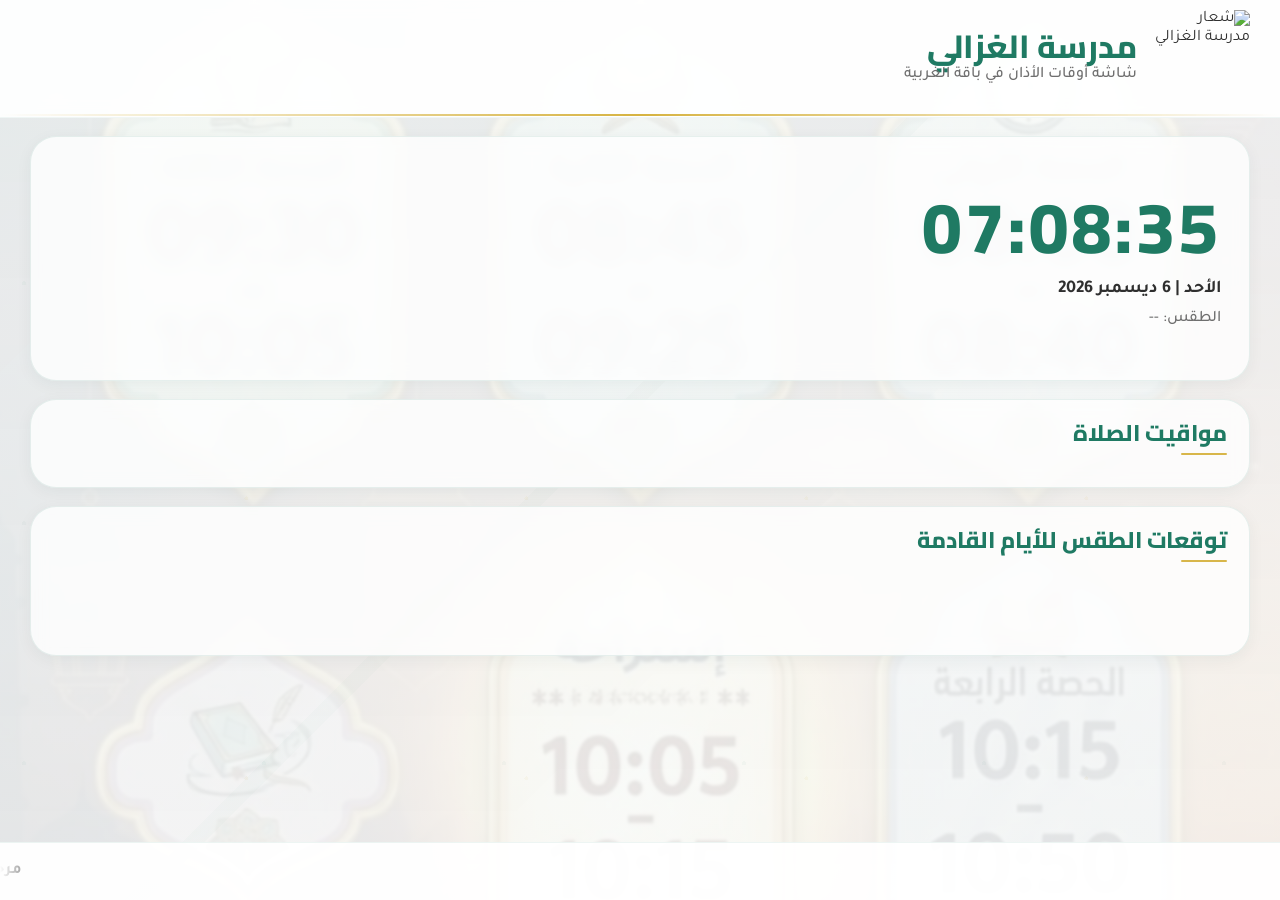
==== index.html @ 32a34ce3 "Update index.html" ====
<!DOCTYPE html>
<html lang="ar" dir="rtl">
<head>
  <meta charset="UTF-8" />
  <meta name="viewport" content="width=device-width, initial-scale=1.0" />
  <title>شاشة أوقات الأذان | مدرسة الغزالي</title>

  <!-- Google Fonts -->
  <link rel="preconnect" href="https://fonts.googleapis.com">
  <link rel="preconnect" href="https://fonts.gstatic.com" crossorigin>
  <link href="https://fonts.googleapis.com/css2?family=Cairo:wght@600;700;800&family=Tajawal:wght@400;500;700&display=swap" rel="stylesheet">

  <!-- Main CSS -->
  <link rel="stylesheet" href="assets/css/main.css" />
</head>
<body>
  <!-- خلفية الصور -->
  <div id="eventsLayer" class="events-layer" aria-hidden="true"></div>
  <div class="page-overlay" aria-hidden="true"></div>

  <!-- زخرفة خفيفة جدًا -->
  <div class="brand-pattern" aria-hidden="true"></div>

  <div class="app-shell">
    <!-- Header -->
    <header class="site-header">
      <div class="site-header__inner">
        <div class="site-brand">
          <img src="logo.png" alt="شعار مدرسة الغزالي" class="site-brand__logo" />
          <div class="site-brand__text">
            <h1 class="site-brand__title">مدرسة الغزالي</h1>
            <p class="site-brand__subtitle">شاشة أوقات الأذان في باقة الغربية</p>
          </div>
        </div>
      </div>
      <div class="site-header__gold-line"></div>
    </header>

    <!-- Main -->
    <main class="main-layout">
      <!-- القسم العلوي -->
      <section class="hero-panel">
        <div class="hero-panel__top">
          <div class="clock-card">
            <div id="clock" class="clock">00:00:00</div>
            <div id="dateLine" class="date-line">الاثنين | 01-01-2026</div>
            <div id="weatherNow" class="weather-now">الطقس: --°</div>
          </div>

          <aside id="birthdayCard" class="birthday-card hidden" aria-live="polite">
            <div class="birthday-card__title">تهنئة اليوم</div>
            <div id="birthdayText" class="birthday-card__text"></div>
          </aside>
        </div>
        
      <!-- جدول الأوقات -->
      <section class="prayer-times-card" aria-labelledby="prayerTimesHeading">
        <div class="section-title-wrap">
          <h2 id="prayerTimesHeading" class="section-title">مواقيت الصلاة</h2>
        </div>

        <div id="prayerTimesList" class="prayer-times-list">
          <!-- يتم تعبئته من JS -->
        </div>
      </section>

      <!-- التوقعات -->
      <section class="forecast-card" aria-labelledby="forecastHeading">
        <div class="section-title-wrap">
          <h2 id="forecastHeading" class="section-title">توقعات الطقس للأيام القادمة</h2>
        </div>

        <div id="forecast3Days" class="forecast-grid">
          <!-- يتم تعبئته من JS -->
        </div>
      </section>
    </main>

    <!-- الشريط السفلي -->
    <footer class="bottom-ticker" aria-label="رسائل مدرسية">
      <div class="bottom-ticker__track">
        <div id="tickerTrack" class="bottom-ticker__content">
          <span>مرحبًا بكم في مدرسة الغزالي</span>
          <span class="sep">•</span>
          <span>الهدوء أثناء الاصطفاف</span>
          <span class="sep">•</span>
          <span>النظام من جمال المكان</span>
          <span class="sep">•</span>
          <span>كل طالب يسير في طريقه... ونحن نضيء له الاتجاه</span>
        </div>
      </div>
    </footer>
  </div>

  <!-- JS Files -->
  <script src="assets/js/prayer.js"></script>
  <script src="assets/js/weather.js"></script>
  <script src="assets/js/events.js"></script>
  <script src="assets/js/birthdays.js"></script>
  <script src="assets/js/ticker.js"></script>
  <script src="assets/js/app.js"></script>
</body>
</html>
---- assets/css/main.css ----
:root{
  --brand-green: #1F7A63;
  --brand-green-2: #4CAF7A;
  --brand-gold: #D4AF37;
  --brand-text: #2F2F2F;
  --brand-muted: #6F6F6F;
  --brand-line: #E7E7E7;
  --brand-bg: #FFFFFF;
  --brand-bg-soft: #F8FAF9;
  --brand-overlay: rgba(255,255,255,.82);
  --brand-overlay-strong: rgba(255,255,255,.92);
  --brand-shadow: 0 8px 28px rgba(23, 67, 54, .08);
  --brand-shadow-soft: 0 4px 16px rgba(23, 67, 54, .05);
  --radius-xl: 26px;
  --radius-lg: 20px;
  --radius-md: 14px;
  --header-h: 118px;
  --ticker-h: 58px;
  --content-max: 1540px;
  --ticker-speed: 42s;
}

*,
*::before,
*::after{
  box-sizing: border-box;
}

html,
body{
  width: 100%;
  min-height: 100%;
  margin: 0;
  padding: 0;
  background: #f3f6f4;
  color: var(--brand-text);
  overflow: hidden;
}

body{
  font-family: "Tajawal", system-ui, sans-serif;
  direction: rtl;
  position: relative;
}

img{
  max-width: 100%;
  display: block;
}

.hidden{
  display: none !important;
}

/* خلفية الصور */
.events-layer{
  position: fixed;
  inset: 0;
  z-index: 0;
  pointer-events: none;
  background-position: center center;
  background-repeat: no-repeat;
  background-size: cover;
  opacity: .24;
  transition: opacity 800ms ease, background-image 800ms ease, filter 500ms ease;
  filter: saturate(.88) blur(1px);
  transform: scale(1.02);
}

.events-layer.is-dimmed{
  opacity: .08;
}

.page-overlay{
  position: fixed;
  inset: 0;
  z-index: 1;
  pointer-events: none;
  background:
    linear-gradient(to bottom, rgba(255,255,255,.60), rgba(255,255,255,.55)),
    linear-gradient(135deg, rgba(31,122,99,.05), rgba(212,175,55,.04));
  transition: background 400ms ease;
}

/* زخرفة خفيفة جدًا */
.brand-pattern{
  position: fixed;
  inset: 0;
  z-index: 1;
  pointer-events: none;
  opacity: .45;
  background-image:
    radial-gradient(circle at 10% 18%, rgba(31,122,99,.08) 0 2px, transparent 2px),
    radial-gradient(circle at 88% 78%, rgba(212,175,55,.12) 0 2px, transparent 2px),
    linear-gradient(135deg, transparent 0 47%, rgba(31,122,99,.045) 47% 48%, transparent 48% 100%);
  background-size: 240px 240px, 280px 280px, 100% 100%;
  transition: opacity 400ms ease;
}

.app-shell{
  position: relative;
  z-index: 2;
  min-height: 100vh;
  display: grid;
  grid-template-rows: var(--header-h) 1fr var(--ticker-h);
}

/* Header */
.site-header{
  background: rgba(255,255,255,.92);
  backdrop-filter: blur(8px);
  border-bottom: 1px solid rgba(31,122,99,.06);
  position: relative;
  transition: background 400ms ease, border-color 400ms ease;
}

.site-header__inner{
  max-width: var(--content-max);
  height: calc(var(--header-h) - 4px);
  margin: 0 auto;
  padding: 0 30px;
  display: flex;
  align-items: center;
  justify-content: flex-start;
}

.site-header__gold-line{
  height: 2px;
  background: linear-gradient(to left, transparent, var(--brand-gold), transparent);
  opacity: .95;
}

.site-brand{
  display: flex;
  align-items: center;
  gap: 18px;
}

.site-brand__logo{
  width: 95px;
  height: 95px;
  object-fit: contain;
  flex: 0 0 auto;
}

.site-brand__text{
  display: flex;
  flex-direction: column;
  gap: 4px;
}

.site-brand__title{
  margin: 0;
  font-family: "Cairo", system-ui, sans-serif;
  font-size: 2rem;
  font-weight: 800;
  line-height: 1;
  color: var(--brand-green);
  letter-spacing: 0;
}

.site-brand__subtitle{
  margin: 0;
  font-family: "Tajawal", system-ui, sans-serif;
  font-size: 1rem;
  color: var(--brand-muted);
  font-weight: 500;
}

/* Main */
.main-layout{
  max-width: var(--content-max);
  width: 100%;
  margin: 0 auto;
  padding: 18px 30px 18px;
  display: grid;
  grid-template-columns: 1.14fr .96fr;
  grid-template-rows: auto 1fr;
  gap: 18px;
  min-height: 0;
}

.hero-panel{
  grid-column: 1;
  grid-row: 1 / span 2;
  display: grid;
  grid-template-rows: auto auto 1fr;
  gap: 18px;
  min-height: 0;
}

.hero-panel__top{
  display: grid;
  grid-template-columns: 1fr minmax(280px, 360px);
  gap: 18px;
  align-items: stretch;
}

.clock-card,
.next-prayer-card,
.prayer-times-card,
.forecast-card,
.birthday-card{
  background: rgba(255,255,255,.78);
  border: 1px solid rgba(31,122,99,.10);
  border-radius: var(--radius-xl);
  box-shadow: var(--brand-shadow-soft);
  backdrop-filter: blur(8px);
  transition:
    background 350ms ease,
    border-color 350ms ease,
    box-shadow 350ms ease,
    transform 350ms ease,
    opacity 350ms ease;
}

/* بطاقة الساعة */
.clock-card{
  padding: 22px 28px 18px;
  display: flex;
  flex-direction: column;
  justify-content: center;
  min-height: 245px;
}

.clock{
  font-family: "Cairo", system-ui, sans-serif;
  font-size: clamp(3.3rem, 5.6vw, 6rem);
  line-height: 1;
  font-weight: 800;
  color: var(--brand-green);
  letter-spacing: 3px;
  direction: ltr;
  text-align: right;
  transition: font-size 350ms ease, color 350ms ease, transform 350ms ease;
}

.date-line{
  margin-top: 14px;
  font-family: "Tajawal", system-ui, sans-serif;
  font-size: clamp(1.08rem, 1.4vw, 1.45rem);
  color: var(--brand-text);
  font-weight: 600;
}

.weather-now{
  margin-top: 10px;
  font-size: 1rem;
  color: var(--brand-muted);
  font-weight: 500;
}

/* بطاقة التهنئة */
.birthday-card{
  padding: 18px 18px 16px;
  min-height: 245px;
  display: flex;
  flex-direction: column;
  justify-content: center;
  gap: 10px;
  position: relative;
  overflow: hidden;
}

.birthday-card::before{
  content: "";
  position: absolute;
  inset: 0 auto 0 0;
  width: 5px;
  background: linear-gradient(to bottom, var(--brand-green), var(--brand-gold));
  opacity: .9;
}

.birthday-card__title{
  font-family: "Cairo", system-ui, sans-serif;
  font-size: 1.35rem;
  font-weight: 800;
  color: var(--brand-green);
  padding-inline-start: 10px;
}

.birthday-card__text{
  padding-inline-start: 10px;
  font-size: 1.06rem;
  line-height: 1.85;
  color: var(--brand-text);
  font-weight: 500;
}

.birthday-card__list{
  margin-top: 10px;
  display: grid;
  gap: 6px;
}

.birthday-card__person{
  line-height: 1.45;
  font-size: 0.98rem;
}

.birthday-card__person strong{
  display: inline-block;
  margin-inline-end: 4px;
}

.birthday-card__person span{
  color: var(--brand-muted);
  font-size: 0.9em;
}

/* عناوين الأقسام */
.section-title-wrap{
  display: flex;
  align-items: center;
  justify-content: space-between;
  gap: 12px;
  margin-bottom: 14px;
}

.section-title{
  margin: 0;
  font-family: "Cairo", system-ui, sans-serif;
  font-size: 1.42rem;
  font-weight: 800;
  color: var(--brand-green);
  line-height: 1.1;
  position: relative;
  transition: color 300ms ease, transform 300ms ease;
}

.section-title::after{
  content: "";
  display: block;
  width: 46px;
  height: 2px;
  margin-top: 8px;
  background: var(--brand-gold);
  border-radius: 999px;
  opacity: .9;
}

/* بطاقة الصلاة القادمة */
.next-prayer-card{
  padding: 22px 24px 20px;
}

.next-prayer-grid{
  display: grid;
  grid-template-columns: repeat(3, 1fr);
  gap: 14px;
}

.info-item{
  border: 1px solid rgba(31,122,99,.10);
  border-radius: var(--radius-lg);
  background: rgba(248,250,249,.85);
  padding: 14px 16px;
  min-height: 106px;
  display: flex;
  flex-direction: column;
  justify-content: center;
  gap: 8px;
  transition:
    min-height 300ms ease,
    transform 300ms ease,
    background 300ms ease,
    border-color 300ms ease;
}

.info-item__label{
  font-size: .98rem;
  color: var(--brand-muted);
  font-weight: 500;
}

.info-item__value{
  font-family: "Tajawal", system-ui, sans-serif;
  font-size: clamp(1.5rem, 2vw, 2rem);
  color: var(--brand-green);
  font-weight: 700;
  line-height: 1.15;
  transition: font-size 300ms ease, color 300ms ease, transform 300ms ease;
}

.info-item__value--countdown{
  color: var(--brand-gold);
  direction: ltr;
  text-align: right;
  font-family: "Cairo", system-ui, sans-serif;
  font-weight: 800;
}

/* بطاقة جدول الصلاة */
.prayer-times-card{
  grid-column: 2;
  grid-row: 1;
  padding: 20px 22px 18px;
  min-height: 0;
  display: flex;
  flex-direction: column;
}

.prayer-times-list{
  display: grid;
  gap: 10px;
  min-height: 0;
}

.prayer-row{
  display: grid;
  grid-template-columns: 44px 1fr auto;
  align-items: center;
  gap: 12px;
  padding: 14px 16px;
  border: 1px solid rgba(31,122,99,.08);
  background: rgba(255,255,255,.74);
  border-radius: 18px;
  transition: transform .2s ease, border-color .2s ease, background-color .2s ease, box-shadow .2s ease, opacity .2s ease;
}

.prayer-row__icon{
  width: 44px;
  height: 44px;
  border-radius: 14px;
  display: grid;
  place-items: center;
  border: 1px solid rgba(31,122,99,.10);
  background: rgba(31,122,99,.05);
  color: var(--brand-green);
  transition: background 300ms ease, border-color 300ms ease, opacity 300ms ease;
}

.prayer-row__icon svg{
  width: 22px;
  height: 22px;
  stroke: currentColor;
}

.prayer-row__name{
  font-size: 1.12rem;
  color: var(--brand-text);
  font-weight: 600;
}

.prayer-row__time{
  font-family: "Cairo", system-ui, sans-serif;
  font-size: 1.34rem;
  color: var(--brand-green);
  font-weight: 800;
  direction: ltr;
  text-align: left;
}

.prayer-row.is-next{
  border-color: rgba(212,175,55,.25);
  background: linear-gradient(to left, rgba(212,175,55,.12), rgba(255,255,255,.78));
  box-shadow: 0 8px 18px rgba(212,175,55,.10);
}

.prayer-row.is-next .prayer-row__icon{
  background: rgba(212,175,55,.12);
  border-color: rgba(212,175,55,.25);
  color: #9A7A1A;
}

.prayer-row.is-next .prayer-row__name{
  color: var(--brand-green);
  font-weight: 700;
}

.prayer-row.is-next .prayer-row__time{
  color: #8A6A14;
}

/* بطاقة التوقعات */
.forecast-card{
  grid-column: 2;
  grid-row: 2;
  padding: 20px 22px 18px;
  min-height: 0;
  display: flex;
  flex-direction: column;
  margin-bottom: 4px !important;
}

.forecast-grid{
  display: grid;
  grid-template-columns: repeat(3, 1fr);
  gap: 12px;
}

.forecast-item{
  border: 1px solid rgba(31,122,99,.08);
  border-radius: 18px;
  background: rgba(248,250,249,.76);
  padding: 16px 12px 14px;
  text-align: center;
  transition: opacity 300ms ease, transform 300ms ease;
}

.forecast-item__day{
  font-family: "Cairo", system-ui, sans-serif;
  font-size: 1rem;
  color: var(--brand-green);
  font-weight: 700;
}

.forecast-item__icon{
  margin: 10px auto 8px;
  width: 44px;
  height: 44px;
  display: grid;
  place-items: center;
  color: var(--brand-green);
}

.forecast-item__icon img{
  width: 44px;
  height: 44px;
  object-fit: contain;
}

.forecast-item__temp{
  font-family: "Cairo", system-ui, sans-serif;
  direction: ltr;
  font-size: 1.2rem;
  color: var(--brand-text);
  font-weight: 700;
}

.forecast-item__desc{
  margin-top: 6px;
  font-size: .95rem;
  color: var(--brand-muted);
  line-height: 1.5;
}

/* الشريط السفلي */
.bottom-ticker{
  background: rgba(255,255,255,.94);
  border-top: 1px solid rgba(31,122,99,.08);
  overflow: hidden;
  transition: opacity 300ms ease, transform 300ms ease;
}

.bottom-ticker__track{
  max-width: var(--content-max);
  height: 100%;
  margin: 0 auto;
  position: relative;
  display: flex;
  align-items: center;
  overflow: hidden;
  padding: 0 22px;
  mask-image: linear-gradient(to left, transparent, #000 4%, #000 96%, transparent);
  -webkit-mask-image: linear-gradient(to left, transparent, #000 4%, #000 96%, transparent);
}

.bottom-ticker__content{
  display: inline-flex;
  align-items: center;
  gap: 14px;
  white-space: nowrap;
  min-width: max-content;
  padding-inline-start: 100%;
  animation: tickerMove var(--ticker-speed) linear infinite;
  font-family: "Tajawal", system-ui, sans-serif;
  font-size: 1.02rem;
  color: var(--brand-text);
  font-weight: 600;
}

.bottom-ticker__content .sep{
  color: var(--brand-gold);
  font-size: 1rem;
  opacity: .95;
}

@keyframes tickerMove{
  from{
    transform: translateX(0);
  }
  to{
    transform: translateX(-100%);
  }
}

/* حالات عامة */
.is-athan-mode .events-layer{
  opacity: .05;
}

.is-athan-mode .page-overlay{
  background:
    linear-gradient(to bottom, rgba(255,255,255,.94), rgba(255,255,255,.90)),
    linear-gradient(135deg, rgba(31,122,99,.03), rgba(212,175,55,.025));
}

/* وضع قبل الأذان */
.is-pre-athan-mode .events-layer{
  opacity: .04;
  filter: saturate(.75) blur(2px);
}

.is-pre-athan-mode .page-overlay{
  background:
    linear-gradient(to bottom, rgba(255,255,255,.95), rgba(255,255,255,.92)),
    linear-gradient(135deg, rgba(31,122,99,.025), rgba(212,175,55,.02));
}

.is-pre-athan-mode .brand-pattern{
  opacity: .18;
}

.is-pre-athan-mode .birthday-card,
.is-pre-athan-mode .forecast-card,
.is-pre-athan-mode .bottom-ticker{
  opacity: 0;
  transform: translateY(8px);
  pointer-events: none;
}

.is-pre-athan-mode .site-header{
  background: rgba(255,255,255,.97);
  border-bottom-color: rgba(212,175,55,.14);
}

.is-pre-athan-mode .clock-card,
.is-pre-athan-mode .next-prayer-card{
  border-color: rgba(212,175,55,.22);
  box-shadow: 0 14px 36px rgba(138, 106, 20, .08);
}

.is-pre-athan-mode .clock{
  color: var(--brand-green);
  transform: scale(1.03);
}

.is-pre-athan-mode .section-title{
  color: #8A6A14;
}

.is-pre-athan-mode .next-prayer-card{
  transform: scale(1.01);
}

.is-pre-athan-mode .info-item{
  background: rgba(255,255,255,.92);
  border-color: rgba(212,175,55,.20);
}

.is-pre-athan-mode .info-item__value--countdown{
  color: #B38A14;
}

.is-pre-athan-mode .prayer-times-card{
  opacity: .72;
}

.is-pre-athan-mode .prayer-row{
  background: rgba(255,255,255,.58);
}

/* تحسين القراءة على الشاشات */
.clock,
.info-item__value,
.prayer-row__time{
  text-rendering: geometricPrecision;
  font-variant-numeric: tabular-nums;
}

/* شاشات أعرض */
@media (min-width: 1700px){
  :root{
    --content-max: 1660px;
  }

  .site-brand__title{
    font-size: 2.2rem;
  }

  .site-brand__subtitle{
    font-size: 1.05rem;
  }

  .clock-card{
    min-height: 270px;
  }
}

/* شاشات أضيق */
@media (max-width: 1280px){
  .main-layout{
    grid-template-columns: 1fr;
    grid-template-rows: auto auto auto;
    overflow-y: auto;
    padding-bottom: 24px;
  }

  .hero-panel{
    grid-column: 1;
    grid-row: auto;
  }

  .prayer-times-card,
  .forecast-card{
    grid-column: 1;
    grid-row: auto;
  }

  .hero-panel__top{
    grid-template-columns: 1fr;
  }
}

/* نسخة Kiosk احترافية للشاشة العمودية */
@media (max-aspect-ratio: 10/16){
  :root{
    --header-h: 120px;
    --ticker-h: 62px;
  }

  html,
  body{
    overflow: hidden;
  }

  .app-shell{
    min-height: 100vh;
    height: 100vh;
    grid-template-rows: var(--header-h) 1fr var(--ticker-h);
  }

  .site-header{
    background: rgba(255,255,255,.96);
  }

  .site-header__inner{
    height: calc(var(--header-h) - 4px);
    padding: 0 20px;
  }

  .site-brand{
    width: 100%;
    justify-content: flex-start;
    gap: 14px;
  }

  .site-brand__logo{
    width: 90px;
    height: 90px;
    object-fit: contain;
    filter: drop-shadow(0 2px 6px rgba(0,0,0,.06));
  }

  .site-brand__title{
    font-size: 2rem;
  }

  .site-brand__subtitle{
    font-size: 1rem;
  }

  .main-layout{
    max-width: 100%;
    height: 100%;
    padding: 14px 16px 6px !important;
    display: grid;
    grid-template-columns: 1fr;
    grid-template-rows: auto auto auto 1fr;
    gap: 14px;
    overflow: hidden;
    align-content: start;
  }

  .birthday-card__text{
  font-size: 0.95rem;
  line-height: 1.6;
}

.birthday-card__list{
  gap: 5px;
}

.birthday-card__person{
  font-size: 0.92rem;
  line-height: 1.4;
}

  .hero-panel{
    grid-column: 1;
    grid-row: auto;
    display: grid;
    grid-template-rows: auto auto;
    gap: 14px;
  }

  .hero-panel__top{
    display: grid;
    grid-template-columns: 1fr;
    gap: 14px;
  }

  .clock-card{
    min-height: 0;
    padding: 22px 18px 18px;
    border-radius: 22px;
    text-align: right;
  }

  .clock{
    font-size: clamp(5.5rem, 11vw, 7.5rem);
    line-height: 1;
  }

  .date-line{
    margin-top: 12px;
    font-size: 1.18rem;
  }

  .weather-now{
    margin-top: 8px;
    font-size: 1rem;
  }

  .birthday-card{
    min-height: 0;
    padding: 16px 18px;
    border-radius: 22px;
  }

  .birthday-card__title{
    font-size: 1.25rem;
  }

  .birthday-card__text{
    font-size: 1rem;
    line-height: 1.8;
  }

  .next-prayer-card{
    padding: 20px;
    border-radius: 22px;
    border: 2px solid rgba(31,122,99,.15);
  }

  .section-title{
    font-size: 1.45rem;
  }

  .next-prayer-grid{
    grid-template-columns: 1fr 1fr;
    grid-template-areas:
      "name time"
      "countdown countdown";
    gap: 10px;
  }

  .info-item:nth-child(1){
    grid-area: name;
  }

  .info-item:nth-child(2){
    grid-area: time;
  }

  .info-item:nth-child(3){
    grid-area: countdown;
  }

  .info-item{
    min-height: 80px;
    padding: 12px 12px;
    border-radius: 16px;
  }

  .info-item__label{
    font-size: .95rem;
  }

  .info-item__value{
    font-size: 1.8rem;
  }

  .info-item__value--countdown{
    font-size: clamp(3.2rem, 6vw, 4.2rem);
    letter-spacing: 2px;
    color: var(--brand-gold);
    text-align: center;
  }

  .prayer-times-card{
    grid-column: 1;
    grid-row: auto;
    padding: 18px 16px 16px;
    border-radius: 22px;
    min-height: 0;
    overflow: hidden;
  }

  .prayer-times-list{
    gap: 6px;
  }

  .prayer-row{
    grid-template-columns: 40px 1fr auto;
    gap: 10px;
    padding: 16px 16px;
    border-radius: 15px;
    background: rgba(255,255,255,.55);
    border: 1px solid rgba(31,122,99,.06);
  }

  .prayer-row__icon{
    width: 40px;
    height: 40px;
    border-radius: 12px;
    background: transparent;
    border: none;
  }

  .prayer-row__icon svg{
    width: 20px;
    height: 20px;
  }

  .prayer-row__name{
    font-size: 1.2rem;
    font-weight: 600;
  }

  .prayer-row__time{
    font-size: 1.4rem;
    font-weight: 800;
    letter-spacing: 1px;
  }

  .prayer-row.is-next{
    background: rgba(212,175,55,.12);
    border-color: rgba(212,175,55,.25);
    box-shadow: none;
  }

  .forecast-card{
    grid-column: 1;
    grid-row: auto;
    padding: 12px;
    border-radius: 22px;
  }

  .forecast-grid{
    grid-template-columns: repeat(3, 1fr);
    gap: 10px;
  }

  .forecast-item{
    padding: 10px 6px;
    border-radius: 15px;
  }

  .forecast-item__day{
    font-size: .85rem;
  }

  .forecast-item__icon{
    width: 36px;
    height: 36px;
    margin: 8px auto 6px;
    font-size: 1.2rem;
  }

  .forecast-item__temp{
    font-size: .95rem;
  }

  .forecast-item__desc{
    font-size: .75rem;
    line-height: 1.4;
  }

  .bottom-ticker{
    height: var(--ticker-h);
  }

  .bottom-ticker__track{
    padding: 0 12px;
  }

  .bottom-ticker__content{
    font-size: .96rem;
    gap: 12px;
  }

  /* وضع قبل الأذان داخل الشاشة العمودية */
  .is-pre-athan-mode .main-layout{
    grid-template-rows: auto auto 1fr;
    gap: 12px;
  }

  .is-pre-athan-mode .clock-card{
    padding: 24px 18px 20px;
  }

  .is-pre-athan-mode .clock{
    font-size: clamp(6rem, 13vw, 8.3rem);
  }

  .is-pre-athan-mode .next-prayer-card{
    padding: 22px 20px;
    border-color: rgba(212,175,55,.28);
    box-shadow: 0 16px 40px rgba(179, 138, 20, .10);
  }

  .is-pre-athan-mode .next-prayer-grid{
    grid-template-columns: 1fr;
    grid-template-areas:
      "name"
      "time"
      "countdown";
    gap: 12px;
  }

  .is-pre-athan-mode .info-item{
    min-height: 88px;
  }

  .is-pre-athan-mode .info-item:nth-child(1),
  .is-pre-athan-mode .info-item:nth-child(2),
  .is-pre-athan-mode .info-item:nth-child(3){
    grid-area: auto;
  }

  .is-pre-athan-mode .info-item__label{
    font-size: 1rem;
  }

  .is-pre-athan-mode .info-item__value{
    font-size: 2rem;
  }

  .is-pre-athan-mode .info-item__value--countdown{
    font-size: clamp(3.4rem, 8vw, 4.8rem);
    line-height: 1;
    color: #B38A14;
  }

  .is-pre-athan-mode .prayer-times-card{
    opacity: .38;
    transform: scale(.985);
  }

  .is-pre-athan-mode .section-title{
    color: #8A6A14;
    transform: translateY(-1px);
  }
}

/* تقليل الحركة */
@media (prefers-reduced-motion: reduce){
  .events-layer,
  .prayer-row,
  .bottom-ticker__content,
  .clock,
  .next-prayer-card,
  .forecast-item,
  .info-item{
    transition: none !important;
    animation: none !important;
  }
}

/* Anti Burn-in (تحريك خفيف جدًا) */
@keyframes antiBurn {
  0%   { transform: translate(0px, 0px); }
  25%  { transform: translate(0.5px, 0.3px); }
  50%  { transform: translate(-0.5px, 0.4px); }
  75%  { transform: translate(0.4px, -0.3px); }
  100% { transform: translate(0px, 0px); }
}

.app-shell{
  animation: antiBurn 120s infinite linear;
}
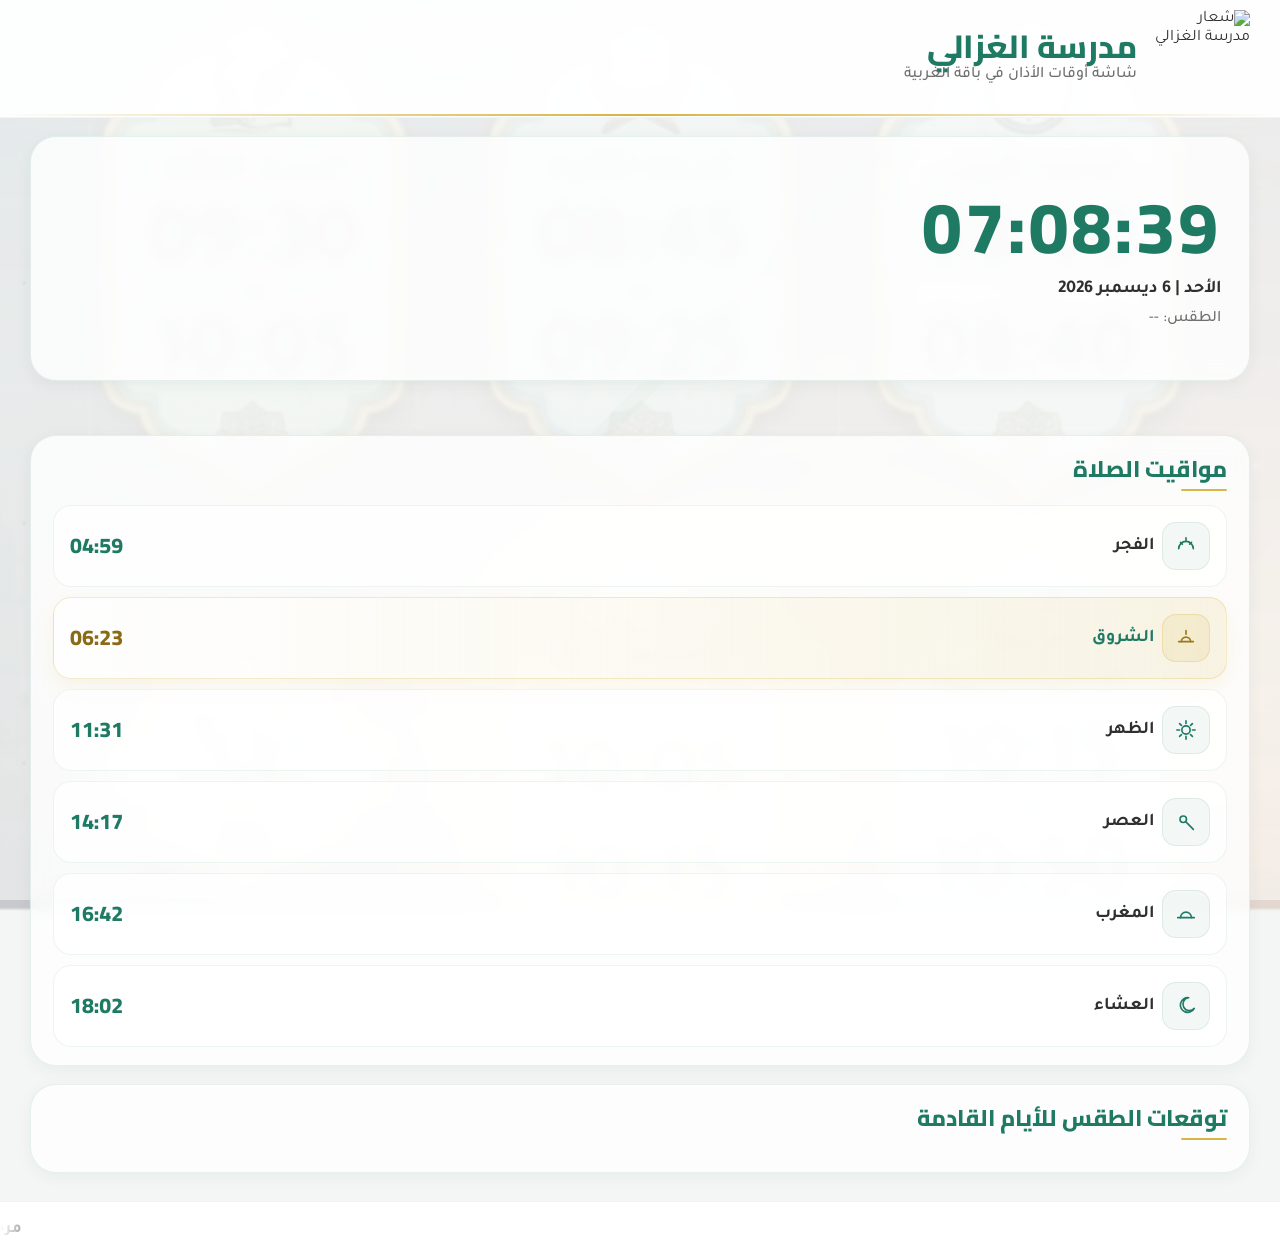
==== commit c9b7fbc0: "Add files via upload" ====
--- a/index.html
+++ b/index.html
@@ -52,7 +52,8 @@
             <div id="birthdayText" class="birthday-card__text"></div>
           </aside>
         </div>
-        
+      </section>
+
       <!-- جدول الأوقات -->
       <section class="prayer-times-card" aria-labelledby="prayerTimesHeading">
         <div class="section-title-wrap">
--- a/assets/css/main.css
+++ b/assets/css/main.css
@@ -411,7 +411,7 @@
   grid-template-columns: 44px 1fr auto;
   align-items: center;
   gap: 12px;
-  padding: 14px 16px;
+  padding: 16px 16px;
   border: 1px solid rgba(31,122,99,.08);
   background: rgba(255,255,255,.74);
   border-radius: 18px;
@@ -419,8 +419,8 @@
 }
 
 .prayer-row__icon{
-  width: 44px;
-  height: 44px;
+  width: 48px;
+  height: 48px;
   border-radius: 14px;
   display: grid;
   place-items: center;
@@ -767,7 +767,7 @@
     padding: 14px 16px 6px !important;
     display: grid;
     grid-template-columns: 1fr;
-    grid-template-rows: auto auto auto 1fr;
+    grid-template-rows: auto auto 1fr;
     gap: 14px;
     overflow: hidden;
     align-content: start;
@@ -788,12 +788,12 @@
 }
 
   .hero-panel{
-    grid-column: 1;
-    grid-row: auto;
-    display: grid;
-    grid-template-rows: auto auto;
-    gap: 14px;
-  }
+  grid-column: 1;
+  grid-row: auto;
+  display: grid;
+  grid-template-rows: auto;
+  gap: 14px;
+}
 
   .hero-panel__top{
     display: grid;
@@ -892,7 +892,7 @@
   .prayer-times-card{
     grid-column: 1;
     grid-row: auto;
-    padding: 18px 16px 16px;
+    padding: 22px 18px 18px;
     border-radius: 22px;
     min-height: 0;
     overflow: hidden;
@@ -925,12 +925,12 @@
   }
 
   .prayer-row__name{
-    font-size: 1.2rem;
+    font-size: 1.3rem;
     font-weight: 600;
   }
 
   .prayer-row__time{
-    font-size: 1.4rem;
+    font-size: 1.8rem;
     font-weight: 800;
     letter-spacing: 1px;
   }
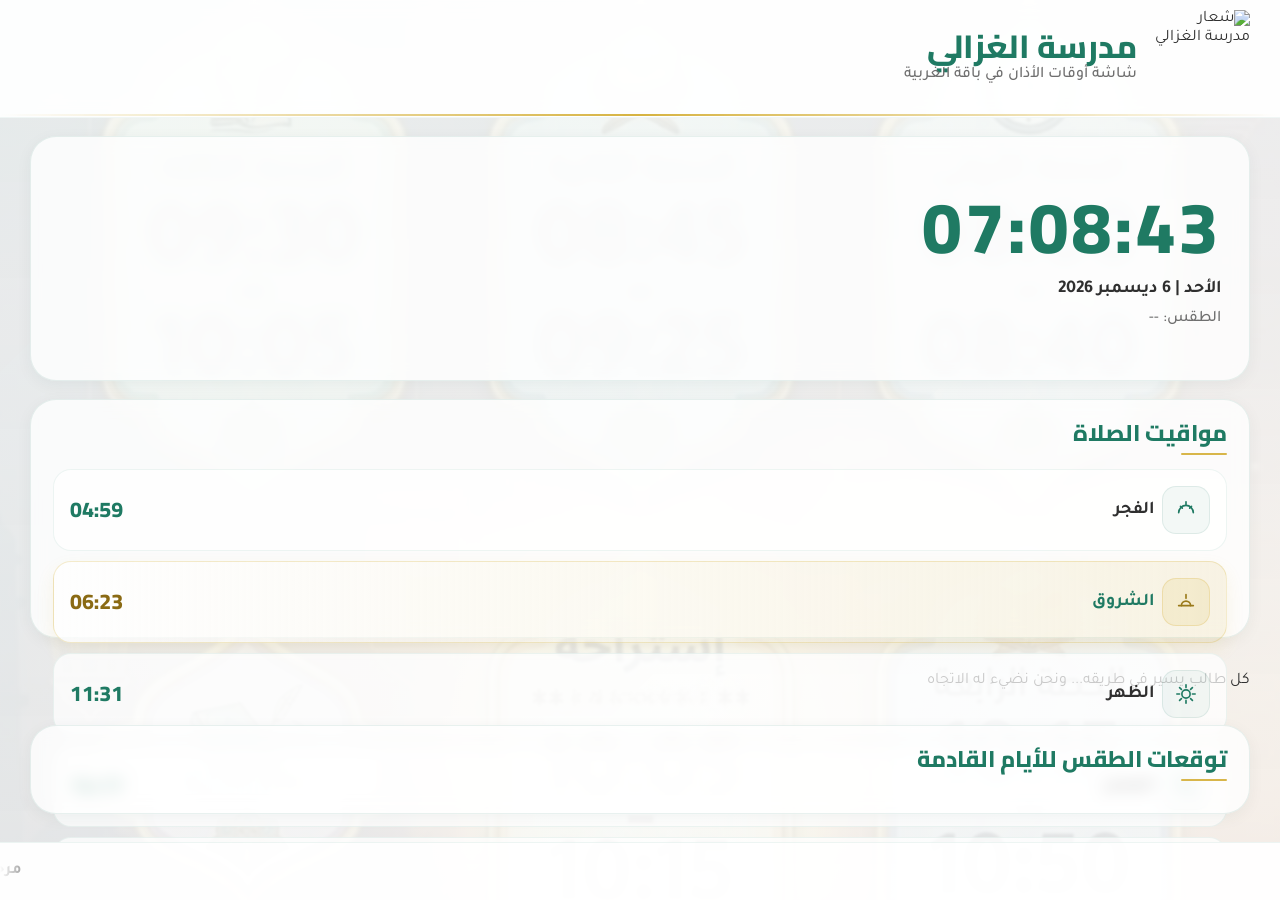
==== commit 251e4eeb: "Add files via upload" ====
--- a/index.html
+++ b/index.html
@@ -1,104 +1,97 @@
-<!DOCTYPE html>
-<html lang="ar" dir="rtl">
-<head>
-  <meta charset="UTF-8" />
-  <meta name="viewport" content="width=device-width, initial-scale=1.0" />
-  <title>شاشة أوقات الأذان | مدرسة الغزالي</title>
-
-  <!-- Google Fonts -->
-  <link rel="preconnect" href="https://fonts.googleapis.com">
-  <link rel="preconnect" href="https://fonts.gstatic.com" crossorigin>
-  <link href="https://fonts.googleapis.com/css2?family=Cairo:wght@600;700;800&family=Tajawal:wght@400;500;700&display=swap" rel="stylesheet">
-
-  <!-- Main CSS -->
-  <link rel="stylesheet" href="assets/css/main.css" />
-</head>
-<body>
-  <!-- خلفية الصور -->
-  <div id="eventsLayer" class="events-layer" aria-hidden="true"></div>
-  <div class="page-overlay" aria-hidden="true"></div>
-
-  <!-- زخرفة خفيفة جدًا -->
-  <div class="brand-pattern" aria-hidden="true"></div>
-
-  <div class="app-shell">
-    <!-- Header -->
-    <header class="site-header">
-      <div class="site-header__inner">
-        <div class="site-brand">
-          <img src="logo.png" alt="شعار مدرسة الغزالي" class="site-brand__logo" />
-          <div class="site-brand__text">
-            <h1 class="site-brand__title">مدرسة الغزالي</h1>
-            <p class="site-brand__subtitle">شاشة أوقات الأذان في باقة الغربية</p>
-          </div>
-        </div>
-      </div>
-      <div class="site-header__gold-line"></div>
-    </header>
-
-    <!-- Main -->
-    <main class="main-layout">
-      <!-- القسم العلوي -->
-      <section class="hero-panel">
-        <div class="hero-panel__top">
-          <div class="clock-card">
-            <div id="clock" class="clock">00:00:00</div>
-            <div id="dateLine" class="date-line">الاثنين | 01-01-2026</div>
-            <div id="weatherNow" class="weather-now">الطقس: --°</div>
-          </div>
-
-          <aside id="birthdayCard" class="birthday-card hidden" aria-live="polite">
-            <div class="birthday-card__title">تهنئة اليوم</div>
-            <div id="birthdayText" class="birthday-card__text"></div>
-          </aside>
-        </div>
-      </section>
-
-      <!-- جدول الأوقات -->
-      <section class="prayer-times-card" aria-labelledby="prayerTimesHeading">
-        <div class="section-title-wrap">
-          <h2 id="prayerTimesHeading" class="section-title">مواقيت الصلاة</h2>
-        </div>
-
-        <div id="prayerTimesList" class="prayer-times-list">
-          <!-- يتم تعبئته من JS -->
-        </div>
-      </section>
-
-      <!-- التوقعات -->
-      <section class="forecast-card" aria-labelledby="forecastHeading">
-        <div class="section-title-wrap">
-          <h2 id="forecastHeading" class="section-title">توقعات الطقس للأيام القادمة</h2>
-        </div>
-
-        <div id="forecast3Days" class="forecast-grid">
-          <!-- يتم تعبئته من JS -->
-        </div>
-      </section>
-    </main>
-
-    <!-- الشريط السفلي -->
-    <footer class="bottom-ticker" aria-label="رسائل مدرسية">
-      <div class="bottom-ticker__track">
-        <div id="tickerTrack" class="bottom-ticker__content">
-          <span>مرحبًا بكم في مدرسة الغزالي</span>
-          <span class="sep">•</span>
-          <span>الهدوء أثناء الاصطفاف</span>
-          <span class="sep">•</span>
-          <span>النظام من جمال المكان</span>
-          <span class="sep">•</span>
-          <span>كل طالب يسير في طريقه... ونحن نضيء له الاتجاه</span>
-        </div>
-      </div>
-    </footer>
-  </div>
-
-  <!-- JS Files -->
-  <script src="assets/js/prayer.js"></script>
-  <script src="assets/js/weather.js"></script>
-  <script src="assets/js/events.js"></script>
-  <script src="assets/js/birthdays.js"></script>
-  <script src="assets/js/ticker.js"></script>
-  <script src="assets/js/app.js"></script>
-</body>
-</html>
+<!DOCTYPE html>
+<html lang="ar" dir="rtl">
+<head>
+  <meta charset="UTF-8" />
+  <meta name="viewport" content="width=device-width, initial-scale=1.0" />
+  <title>شاشة أوقات الأذان | مدرسة الغزالي</title>
+  <link rel="preconnect" href="https://fonts.googleapis.com">
+  <link rel="preconnect" href="https://fonts.gstatic.com" crossorigin>
+  <link href="https://fonts.googleapis.com/css2?family=Cairo:wght@600;700;800&family=Tajawal:wght@400;500;700&display=swap" rel="stylesheet">
+  <link rel="stylesheet" href="assets/css/main.css" />
+</head>
+<body>
+
+  <!-- خلفية الصور -->
+  <div id="eventsLayer" class="events-layer" aria-hidden="true"></div>
+  <div class="page-overlay" aria-hidden="true"></div>
+
+  <div class="app-shell">
+
+    <!-- ترويسة خضراء -->
+    <header class="site-header">
+      <div class="site-header__inner">
+        <div class="site-brand">
+          <img src="logo.png" alt="شعار مدرسة الغزالي" class="site-brand__logo" />
+          <div class="site-brand__text">
+            <h1 class="site-brand__title">مدرسة الغزالي</h1>
+            <p class="site-brand__subtitle">شاشة أوقات الأذان في باقة الغربية</p>
+          </div>
+        </div>
+      </div>
+      <div class="site-header__gold-line"></div>
+    </header>
+
+    <!-- المحتوى الرئيسي -->
+    <main class="main-layout">
+
+      <!-- الساعة والتاريخ -->
+      <section class="clock-card">
+        <div id="clock" class="clock">00:00:00</div>
+        <div id="dateLine" class="date-line">الاثنين | 01-01-2026</div>
+        <div id="hijriDate" class="hijri-date"></div>
+        <div id="weatherNow" class="weather-now">الطقس: --°</div>
+      </section>
+
+      <!-- مواقيت الصلاة -->
+      <section class="prayer-times-card" aria-labelledby="prayerTimesHeading">
+        <div class="section-title-wrap">
+          <h2 id="prayerTimesHeading" class="section-title">مواقيت الصلاة</h2>
+        </div>
+        <div id="prayerTimesList" class="prayer-times-list">
+          <!-- يتم تعبئته من JS -->
+        </div>
+      </section>
+
+      <!-- اقتباس تربوي متناوب -->
+      <section class="quote-card" aria-live="polite">
+        <p id="rotatingQuote" class="quote-text">كل طالب يسير في طريقه... ونحن نضيء له الاتجاه</p>
+      </section>
+
+      <!-- توقعات الطقس -->
+      <section class="forecast-card" aria-labelledby="forecastHeading">
+        <div class="section-title-wrap">
+          <h2 id="forecastHeading" class="section-title">توقعات الطقس للأيام القادمة</h2>
+        </div>
+        <div id="forecast3Days" class="forecast-grid">
+          <!-- يتم تعبئته من JS -->
+        </div>
+      </section>
+
+      <!-- تهنئة الميلاد (تظهر عند وجودها فقط) -->
+      <aside id="birthdayCard" class="birthday-card hidden" aria-live="polite"></aside>
+
+    </main>
+
+    <!-- الشريط السفلي -->
+    <footer class="bottom-ticker" aria-label="رسائل مدرسية">
+      <div class="bottom-ticker__track">
+        <div id="tickerTrack" class="bottom-ticker__content">
+          <span>مرحبًا بكم في مدرسة الغزالي</span>
+          <span class="sep">•</span>
+          <span>الهدوء أثناء الاصطفاف</span>
+          <span class="sep">•</span>
+          <span>النظام من جمال المكان</span>
+        </div>
+      </div>
+    </footer>
+
+  </div>
+
+  <script src="assets/js/prayer.js"></script>
+  <script src="assets/js/weather.js"></script>
+  <script src="assets/js/events.js"></script>
+  <script src="assets/js/birthdays.js"></script>
+  <script src="assets/js/ticker.js"></script>
+  <script src="assets/js/app.js"></script>
+</body>
+</html>
--- a/assets/css/main.css
+++ b/assets/css/main.css
@@ -100,7 +100,7 @@
 .app-shell{
   position: relative;
   z-index: 2;
-  min-height: 100vh;
+  height: 100vh;
   display: grid;
   grid-template-rows: var(--header-h) 1fr var(--ticker-h);
 }
@@ -178,6 +178,7 @@
   grid-template-rows: auto 1fr;
   gap: 18px;
   min-height: 0;
+  overflow: hidden;
 }
 
 .hero-panel{
@@ -537,6 +538,7 @@
 
 /* الشريط السفلي */
 .bottom-ticker{
+  grid-row: 3;
   background: rgba(255,255,255,.94);
   border-top: 1px solid rgba(31,122,99,.08);
   overflow: hidden;
@@ -613,8 +615,7 @@
 }
 
 .is-pre-athan-mode .birthday-card,
-.is-pre-athan-mode .forecast-card,
-.is-pre-athan-mode .bottom-ticker{
+.is-pre-athan-mode .forecast-card{
   opacity: 0;
   transform: translateY(8px);
   pointer-events: none;
@@ -726,7 +727,6 @@
   }
 
   .app-shell{
-    min-height: 100vh;
     height: 100vh;
     grid-template-rows: var(--header-h) 1fr var(--ticker-h);
   }
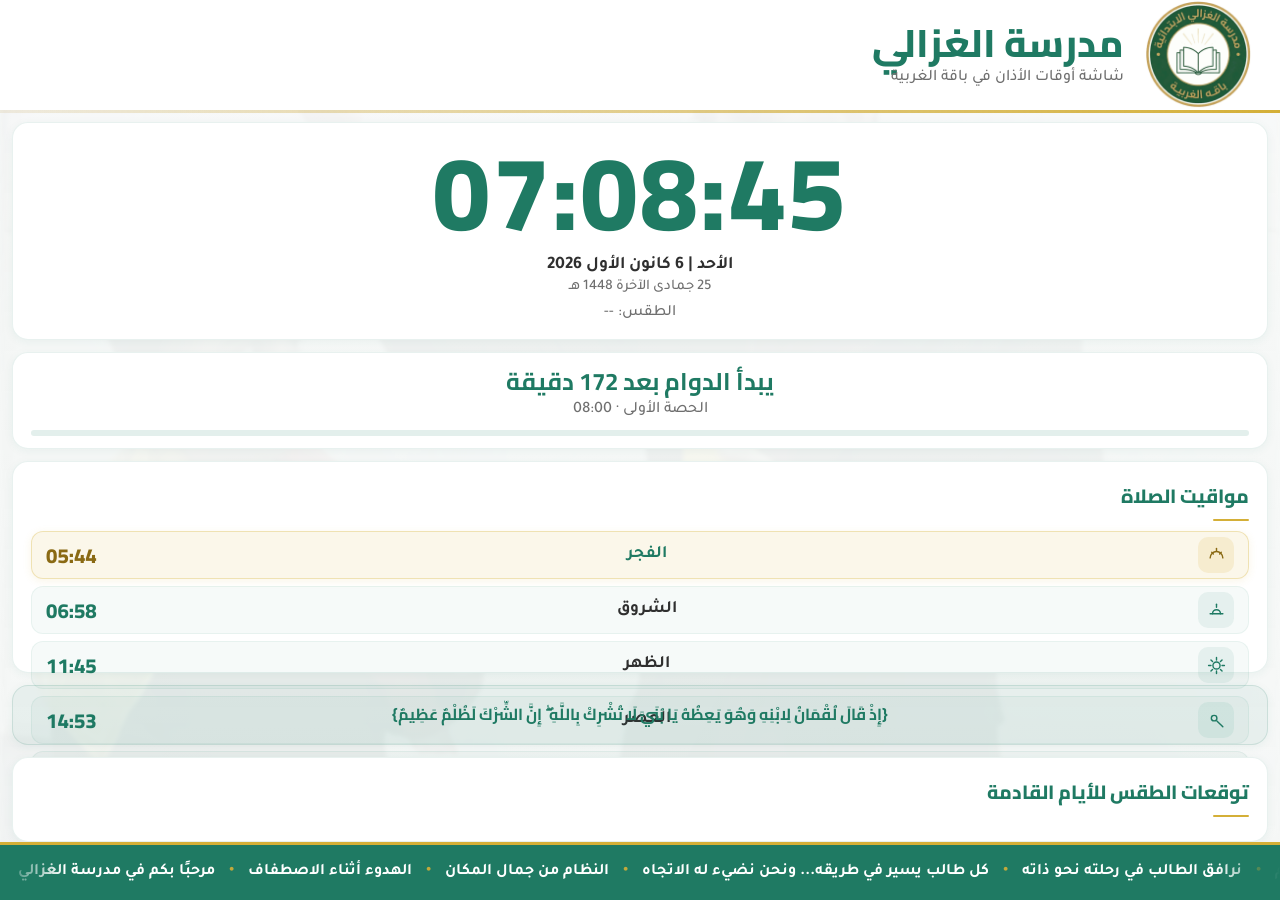
==== commit 21f841eb: "Show the current lesson period on the entrance screen Everything the screen displayed so far -- cloc" ====
--- a/index.html
+++ b/index.html
@@ -40,6 +40,15 @@
         <div id="dateLine" class="date-line">الاثنين | 01-01-2026</div>
         <div id="hijriDate" class="hijri-date"></div>
         <div id="weatherNow" class="weather-now">الطقس: --°</div>
+      </section>
+
+      <!-- الحصة الحالية (تظهر في أيام الدوام فقط) -->
+      <section id="scheduleCard" class="schedule-card hidden" aria-live="polite">
+        <div id="scheduleTitle" class="schedule-card__title"></div>
+        <div id="scheduleDetail" class="schedule-card__detail"></div>
+        <div class="schedule-card__bar" aria-hidden="true">
+          <div id="scheduleBar" class="schedule-card__bar-fill"></div>
+        </div>
       </section>
 
       <!-- مواقيت الصلاة -->
@@ -88,6 +97,7 @@
   </div>
 
   <script src="assets/js/prayer.js"></script>
+  <script src="assets/js/schedule.js"></script>
   <script src="assets/js/weather.js"></script>
   <script src="assets/js/events.js"></script>
   <script src="assets/js/birthdays.js"></script>
--- a/assets/css/main.css
+++ b/assets/css/main.css
@@ -1,1083 +1,535 @@
-:root{
-  --brand-green: #1F7A63;
+/* ================================================================
+   مدرسة الغزالي — شاشة الأذان | تصميم الهوية البصرية 2026
+   ================================================================ */
+
+:root {
+  --brand-green:   #1F7A63;
   --brand-green-2: #4CAF7A;
-  --brand-gold: #D4AF37;
-  --brand-text: #2F2F2F;
-  --brand-muted: #6F6F6F;
-  --brand-line: #E7E7E7;
-  --brand-bg: #FFFFFF;
-  --brand-bg-soft: #F8FAF9;
-  --brand-overlay: rgba(255,255,255,.82);
-  --brand-overlay-strong: rgba(255,255,255,.92);
-  --brand-shadow: 0 8px 28px rgba(23, 67, 54, .08);
-  --brand-shadow-soft: 0 4px 16px rgba(23, 67, 54, .05);
-  --radius-xl: 26px;
-  --radius-lg: 20px;
-  --radius-md: 14px;
-  --header-h: 118px;
-  --ticker-h: 58px;
-  --content-max: 1540px;
-  --ticker-speed: 42s;
-}
-
-*,
-*::before,
-*::after{
-  box-sizing: border-box;
-}
-
-html,
-body{
-  width: 100%;
-  min-height: 100%;
-  margin: 0;
-  padding: 0;
-  background: #f3f6f4;
+  --brand-gold:    #D4AF37;
+  --brand-text:    #2F2F2F;
+  --brand-muted:   #6F6F6F;
+  --header-h:      110px;
+  --ticker-h:       58px;
+  --radius:         16px;
+  --gap:            12px;
+  --ticker-speed:   42s;
+}
+
+/* ── Reset ── */
+*, *::before, *::after { box-sizing: border-box; }
+
+html, body {
+  margin: 0; padding: 0;
+  width: 100%; height: 100%;
+  overflow: hidden;
+  background: #F0F4F2;
   color: var(--brand-text);
-  overflow: hidden;
-}
-
-body{
   font-family: "Tajawal", system-ui, sans-serif;
   direction: rtl;
-  position: relative;
-}
-
-img{
-  max-width: 100%;
-  display: block;
-}
-
-.hidden{
-  display: none !important;
-}
-
-/* خلفية الصور */
-.events-layer{
-  position: fixed;
-  inset: 0;
-  z-index: 0;
-  pointer-events: none;
-  background-position: center center;
+}
+
+img { max-width: 100%; display: block; }
+.hidden { display: none !important; }
+
+/* ── خلفية الصور ── */
+.events-layer {
+  position: fixed; inset: 0; z-index: 0;
+  background-position: center;
   background-repeat: no-repeat;
   background-size: cover;
-  opacity: .24;
-  transition: opacity 800ms ease, background-image 800ms ease, filter 500ms ease;
-  filter: saturate(.88) blur(1px);
-  transform: scale(1.02);
-}
-
-.events-layer.is-dimmed{
-  opacity: .08;
-}
-
-.page-overlay{
-  position: fixed;
-  inset: 0;
-  z-index: 1;
+  opacity: .09;
+  filter: saturate(.7) blur(2px);
+  transition: opacity 800ms ease, background-image 800ms ease;
+}
+.events-layer.is-dimmed { opacity: .03; }
+
+.page-overlay {
+  position: fixed; inset: 0; z-index: 1;
   pointer-events: none;
-  background:
-    linear-gradient(to bottom, rgba(255,255,255,.60), rgba(255,255,255,.55)),
-    linear-gradient(135deg, rgba(31,122,99,.05), rgba(212,175,55,.04));
-  transition: background 400ms ease;
-}
-
-/* زخرفة خفيفة جدًا */
-.brand-pattern{
-  position: fixed;
-  inset: 0;
-  z-index: 1;
-  pointer-events: none;
-  opacity: .45;
-  background-image:
-    radial-gradient(circle at 10% 18%, rgba(31,122,99,.08) 0 2px, transparent 2px),
-    radial-gradient(circle at 88% 78%, rgba(212,175,55,.12) 0 2px, transparent 2px),
-    linear-gradient(135deg, transparent 0 47%, rgba(31,122,99,.045) 47% 48%, transparent 48% 100%);
-  background-size: 240px 240px, 280px 280px, 100% 100%;
-  transition: opacity 400ms ease;
-}
-
-.app-shell{
-  position: relative;
-  z-index: 2;
-  height: 100vh;
+  background: linear-gradient(to bottom,
+    rgba(255,255,255,.55),
+    rgba(255,255,255,.45));
+}
+
+/* ================================================================
+   App Shell — Flex Column
+   ================================================================ */
+.app-shell {
+  position: relative; z-index: 2;
+  display: flex; flex-direction: column;
+  height: 100vh; width: 100%;
+  overflow: hidden;
+  animation: antiBurn 120s infinite linear;
+}
+
+@keyframes antiBurn {
+  0%   { transform: translate(0px,   0px); }
+  25%  { transform: translate(.5px,  .3px); }
+  50%  { transform: translate(-.5px, .4px); }
+  75%  { transform: translate(.4px, -.3px); }
+  100% { transform: translate(0px,   0px); }
+}
+
+/* ================================================================
+   Header — خلفية خضراء
+   ================================================================ */
+.site-header {
+  flex-shrink: 0;
+  height: var(--header-h);
+  background: #fff;
+  display: flex;
+  flex-direction: column;
+}
+
+.site-header__inner {
+  flex: 1;
+  display: flex;
+  align-items: center;
+  justify-content: flex-start;
+  padding: 0 28px;
+}
+
+.site-brand {
+  display: flex;
+  align-items: center;
+  gap: 18px;
+}
+
+.site-brand__logo {
+  width: 110px; height: 110px;
+  object-fit: contain;
+  flex-shrink: 0;
+}
+
+.site-brand__text {
+  display: flex; flex-direction: column; gap: 4px;
+}
+
+.site-brand__title {
+  margin: 0;
+  font-family: "Cairo", sans-serif;
+  font-size: 2.4rem; font-weight: 800;
+  color: var(--brand-green);
+  line-height: 1.1;
+}
+
+.site-brand__subtitle {
+  margin: 0;
+  font-size: 1rem; font-weight: 500;
+  color: var(--brand-muted);
+}
+
+/* خط ذهبي أسفل الهيدر */
+.site-header__gold-line {
+  height: 3px;
+  flex-shrink: 0;
+  background: linear-gradient(to left, var(--brand-gold), rgba(197,160,80,.15));
+}
+
+/* ================================================================
+   Main Layout — عمود واحد
+   ================================================================ */
+.main-layout {
+  flex: 1;
+  min-height: 0;
+  display: flex;
+  flex-direction: column;
+  gap: var(--gap);
+  padding: var(--gap) var(--gap) 0;
+  overflow-y: auto;
+  scrollbar-width: none;
+}
+.main-layout::-webkit-scrollbar { display: none; }
+
+/* ── قاعدة البطاقات ── */
+.clock-card,
+.prayer-times-card,
+.schedule-card,
+.quote-card,
+.forecast-card,
+.birthday-card {
+  background: #fff;
+  border-radius: var(--radius);
+  border: 1px solid rgba(31,122,99,.10);
+  box-shadow: 0 2px 10px rgba(31,122,99,.06);
+  flex-shrink: 0;
+}
+
+/* ================================================================
+   بطاقة الساعة
+   ================================================================ */
+.clock-card {
+  padding: 18px 24px 16px;
+  text-align: center;
+}
+
+.clock {
+  font-family: "Cairo", sans-serif;
+  font-size: clamp(3.8rem, 13vw, 6.5rem);
+  font-weight: 800;
+  color: var(--brand-green);
+  line-height: 1;
+  direction: ltr;
+  letter-spacing: 2px;
+  text-rendering: geometricPrecision;
+  font-variant-numeric: tabular-nums;
+}
+
+.date-line {
+  margin-top: 10px;
+  font-size: 1.1rem; font-weight: 700;
+  color: var(--brand-text);
+}
+
+.hijri-date {
+  margin-top: 3px;
+  font-size: .92rem; font-weight: 500;
+  color: var(--brand-muted);
+}
+
+.weather-now {
+  margin-top: 8px;
+  font-size: .98rem; font-weight: 500;
+  color: var(--brand-muted);
+}
+
+/* ================================================================
+   بطاقة الحصة الحالية
+   ================================================================ */
+.schedule-card {
+  padding: 14px 18px 12px;
+  text-align: center;
+}
+
+.schedule-card__title {
+  font-family: "Cairo", sans-serif;
+  font-size: 1.5rem; font-weight: 700;
+  color: var(--brand-green);
+  line-height: 1.25;
+}
+
+.schedule-card__detail {
+  margin-top: 4px;
+  font-size: 1rem; font-weight: 500;
+  color: var(--brand-muted);
+  font-variant-numeric: tabular-nums;
+}
+
+.schedule-card__bar {
+  margin-top: 10px;
+  height: 6px;
+  border-radius: 999px;
+  background: rgba(31,122,99,.12);
+  overflow: hidden;
+}
+
+.schedule-card__bar-fill {
+  height: 100%;
+  width: 0;
+  border-radius: 999px;
+  background: linear-gradient(90deg, var(--brand-green), var(--brand-green-2));
+  transition: width 1s linear;
+}
+
+/* ================================================================
+   بطاقة مواقيت الصلاة
+   ================================================================ */
+.prayer-times-card {
+  padding: 16px 18px 14px;
+  flex: 1;
+  display: flex;
+  flex-direction: column;
+  min-height: 0;
+}
+
+.section-title-wrap {
+  margin-bottom: 10px;
+  flex-shrink: 0;
+}
+
+.section-title {
+  margin: 0;
+  font-family: "Cairo", sans-serif;
+  font-size: 1.2rem; font-weight: 800;
+  color: var(--brand-green);
+}
+
+.section-title::after {
+  content: "";
+  display: block;
+  width: 36px; height: 2px;
+  margin-top: 5px;
+  background: var(--brand-gold);
+  border-radius: 999px;
+}
+
+.prayer-times-list {
+  flex: 1;
+  display: flex;
+  flex-direction: column;
+  gap: 7px;
+  min-height: 0;
+}
+
+.prayer-times-notice {
+  flex: 1;
+  display: flex;
+  align-items: center;
+  justify-content: center;
+  text-align: center;
+  padding: 12px;
+  font-size: 1rem;
+  font-weight: 600;
+  color: var(--brand-text);
+  opacity: .65;
+}
+
+.prayer-row {
+  flex: 1;
+  display: flex;
+  align-items: center;
+  justify-content: space-between;
+  padding: 8px 14px;
+  border-radius: 12px;
+  background: rgba(31,122,99,.04);
+  border: 1px solid rgba(31,122,99,.07);
+  min-height: 48px;
+  max-height: 82px;
+  transition: background .25s, border-color .25s, box-shadow .25s;
+}
+
+.prayer-row.is-next {
+  background: rgba(212,175,55,.10);
+  border-color: rgba(212,175,55,.30);
+  box-shadow: 0 2px 8px rgba(212,175,55,.12);
+}
+
+.prayer-row__icon {
+  width: 36px; height: 36px;
+  border-radius: 10px;
+  background: rgba(31,122,99,.08);
+  display: grid; place-items: center;
+  color: var(--brand-green);
+  flex-shrink: 0;
+}
+
+.prayer-row.is-next .prayer-row__icon {
+  background: rgba(212,175,55,.15);
+  color: #8A6A14;
+}
+
+.prayer-row__icon svg {
+  width: 19px; height: 19px;
+  stroke: currentColor;
+}
+
+.prayer-row__name {
+  font-size: 1.08rem; font-weight: 600;
+  color: var(--brand-text);
+}
+
+.prayer-row.is-next .prayer-row__name {
+  color: var(--brand-green);
+  font-weight: 700;
+}
+
+.prayer-row__time {
+  font-family: "Cairo", sans-serif;
+  font-size: 1.28rem; font-weight: 800;
+  color: var(--brand-green);
+  direction: ltr;
+  text-rendering: geometricPrecision;
+  font-variant-numeric: tabular-nums;
+}
+
+.prayer-row.is-next .prayer-row__time {
+  color: #8A6A14;
+}
+
+/* ================================================================
+   بطاقة الاقتباس التربوي
+   ================================================================ */
+.quote-card {
+  padding: 14px 22px;
+  background: rgba(31,122,99,.06);
+  border-color: rgba(31,122,99,.14);
+  text-align: center;
+  display: flex;
+  align-items: center;
+  justify-content: center;
+  min-height: 60px;
+}
+
+.quote-text {
+  margin: 0;
+  font-family: "Cairo", sans-serif;
+  font-size: 1rem; font-weight: 700;
+  color: var(--brand-green);
+  line-height: 1.6;
+  transition: opacity .5s ease;
+}
+
+.quote-text.fade-out { opacity: 0; }
+
+/* ================================================================
+   بطاقة الطقس
+   ================================================================ */
+.forecast-card {
+  padding: 16px 18px 14px;
+}
+
+.forecast-grid {
   display: grid;
-  grid-template-rows: var(--header-h) 1fr var(--ticker-h);
-}
-
-/* Header */
-.site-header{
-  background: rgba(255,255,255,.92);
-  backdrop-filter: blur(8px);
-  border-bottom: 1px solid rgba(31,122,99,.06);
-  position: relative;
-  transition: background 400ms ease, border-color 400ms ease;
-}
-
-.site-header__inner{
-  max-width: var(--content-max);
-  height: calc(var(--header-h) - 4px);
-  margin: 0 auto;
-  padding: 0 30px;
-  display: flex;
-  align-items: center;
-  justify-content: flex-start;
-}
-
-.site-header__gold-line{
-  height: 2px;
-  background: linear-gradient(to left, transparent, var(--brand-gold), transparent);
-  opacity: .95;
-}
-
-.site-brand{
-  display: flex;
-  align-items: center;
-  gap: 18px;
-}
-
-.site-brand__logo{
-  width: 95px;
-  height: 95px;
+  grid-template-columns: repeat(3, 1fr);
+  gap: 10px;
+}
+
+.forecast-item {
+  background: rgba(31,122,99,.04);
+  border: 1px solid rgba(31,122,99,.08);
+  border-radius: 12px;
+  padding: 12px 8px;
+  text-align: center;
+}
+
+.forecast-item__day {
+  font-family: "Cairo", sans-serif;
+  font-size: .9rem; font-weight: 700;
+  color: var(--brand-green);
+}
+
+.forecast-item__icon {
+  margin: 8px auto 6px;
+  width: 38px; height: 38px;
+  display: grid; place-items: center;
+}
+
+.forecast-item__icon img {
+  width: 38px; height: 38px;
   object-fit: contain;
-  flex: 0 0 auto;
-}
-
-.site-brand__text{
+}
+
+.forecast-item__temp {
+  font-family: "Cairo", sans-serif;
+  font-size: 1.05rem; font-weight: 700;
+  color: var(--brand-text);
+  direction: ltr;
+}
+
+.forecast-item__desc {
+  margin-top: 4px;
+  font-size: .78rem;
+  color: var(--brand-muted);
+  line-height: 1.4;
+}
+
+/* ================================================================
+   بطاقة التهنئة
+   ================================================================ */
+.birthday-card {
+  padding: 14px 18px 12px;
+  border-right: 4px solid var(--brand-green);
+}
+
+.birthday-card__title {
+  font-family: "Cairo", sans-serif;
+  font-size: 1.1rem; font-weight: 800;
+  color: var(--brand-green);
+  margin-bottom: 6px;
+}
+
+.birthday-card__text {
+  font-size: .98rem;
+  line-height: 1.7;
+  color: var(--brand-text);
+}
+
+.birthday-card__list {
+  margin-top: 6px;
   display: flex;
   flex-direction: column;
   gap: 4px;
 }
 
-.site-brand__title{
-  margin: 0;
-  font-family: "Cairo", system-ui, sans-serif;
-  font-size: 2rem;
-  font-weight: 800;
-  line-height: 1;
-  color: var(--brand-green);
-  letter-spacing: 0;
-}
-
-.site-brand__subtitle{
-  margin: 0;
-  font-family: "Tajawal", system-ui, sans-serif;
-  font-size: 1rem;
-  color: var(--brand-muted);
-  font-weight: 500;
-}
-
-/* Main */
-.main-layout{
-  max-width: var(--content-max);
-  width: 100%;
-  margin: 0 auto;
-  padding: 18px 30px 18px;
-  display: grid;
-  grid-template-columns: 1.14fr .96fr;
-  grid-template-rows: auto 1fr;
-  gap: 18px;
-  min-height: 0;
+.birthday-card__person {
+  font-size: .95rem;
+  line-height: 1.4;
+}
+
+.birthday-card__person strong { color: var(--brand-green); }
+.birthday-card__person span   { color: var(--brand-muted); font-size: .9em; }
+
+/* ================================================================
+   الشريط السفلي — خلفية خضراء
+   ================================================================ */
+.bottom-ticker {
+  flex-shrink: 0;
+  height: var(--ticker-h);
+  background: var(--brand-green);
+  border-top: 3px solid var(--brand-gold);
   overflow: hidden;
-}
-
-.hero-panel{
-  grid-column: 1;
-  grid-row: 1 / span 2;
-  display: grid;
-  grid-template-rows: auto auto 1fr;
-  gap: 18px;
-  min-height: 0;
-}
-
-.hero-panel__top{
-  display: grid;
-  grid-template-columns: 1fr minmax(280px, 360px);
-  gap: 18px;
-  align-items: stretch;
-}
-
-.clock-card,
-.next-prayer-card,
-.prayer-times-card,
-.forecast-card,
-.birthday-card{
-  background: rgba(255,255,255,.78);
-  border: 1px solid rgba(31,122,99,.10);
-  border-radius: var(--radius-xl);
-  box-shadow: var(--brand-shadow-soft);
-  backdrop-filter: blur(8px);
-  transition:
-    background 350ms ease,
-    border-color 350ms ease,
-    box-shadow 350ms ease,
-    transform 350ms ease,
-    opacity 350ms ease;
-}
-
-/* بطاقة الساعة */
-.clock-card{
-  padding: 22px 28px 18px;
-  display: flex;
-  flex-direction: column;
-  justify-content: center;
-  min-height: 245px;
-}
-
-.clock{
-  font-family: "Cairo", system-ui, sans-serif;
-  font-size: clamp(3.3rem, 5.6vw, 6rem);
-  line-height: 1;
-  font-weight: 800;
-  color: var(--brand-green);
-  letter-spacing: 3px;
+  transition: opacity .3s ease;
+}
+
+.bottom-ticker__track {
+  height: 100%;
+  display: flex;
+  align-items: center;
+  overflow: hidden;
+  padding: 0 18px;
   direction: ltr;
-  text-align: right;
-  transition: font-size 350ms ease, color 350ms ease, transform 350ms ease;
-}
-
-.date-line{
-  margin-top: 14px;
-  font-family: "Tajawal", system-ui, sans-serif;
-  font-size: clamp(1.08rem, 1.4vw, 1.45rem);
-  color: var(--brand-text);
-  font-weight: 600;
-}
-
-.weather-now{
-  margin-top: 10px;
-  font-size: 1rem;
-  color: var(--brand-muted);
-  font-weight: 500;
-}
-
-/* بطاقة التهنئة */
-.birthday-card{
-  padding: 18px 18px 16px;
-  min-height: 245px;
-  display: flex;
-  flex-direction: column;
-  justify-content: center;
-  gap: 10px;
-  position: relative;
-  overflow: hidden;
-}
-
-.birthday-card::before{
-  content: "";
-  position: absolute;
-  inset: 0 auto 0 0;
-  width: 5px;
-  background: linear-gradient(to bottom, var(--brand-green), var(--brand-gold));
-  opacity: .9;
-}
-
-.birthday-card__title{
-  font-family: "Cairo", system-ui, sans-serif;
-  font-size: 1.35rem;
-  font-weight: 800;
-  color: var(--brand-green);
-  padding-inline-start: 10px;
-}
-
-.birthday-card__text{
-  padding-inline-start: 10px;
-  font-size: 1.06rem;
-  line-height: 1.85;
-  color: var(--brand-text);
-  font-weight: 500;
-}
-
-.birthday-card__list{
-  margin-top: 10px;
-  display: grid;
-  gap: 6px;
-}
-
-.birthday-card__person{
-  line-height: 1.45;
-  font-size: 0.98rem;
-}
-
-.birthday-card__person strong{
-  display: inline-block;
-  margin-inline-end: 4px;
-}
-
-.birthday-card__person span{
-  color: var(--brand-muted);
-  font-size: 0.9em;
-}
-
-/* عناوين الأقسام */
-.section-title-wrap{
-  display: flex;
-  align-items: center;
-  justify-content: space-between;
-  gap: 12px;
-  margin-bottom: 14px;
-}
-
-.section-title{
-  margin: 0;
-  font-family: "Cairo", system-ui, sans-serif;
-  font-size: 1.42rem;
-  font-weight: 800;
-  color: var(--brand-green);
-  line-height: 1.1;
-  position: relative;
-  transition: color 300ms ease, transform 300ms ease;
-}
-
-.section-title::after{
-  content: "";
-  display: block;
-  width: 46px;
-  height: 2px;
-  margin-top: 8px;
-  background: var(--brand-gold);
-  border-radius: 999px;
-  opacity: .9;
-}
-
-/* بطاقة الصلاة القادمة */
-.next-prayer-card{
-  padding: 22px 24px 20px;
-}
-
-.next-prayer-grid{
-  display: grid;
-  grid-template-columns: repeat(3, 1fr);
-  gap: 14px;
-}
-
-.info-item{
-  border: 1px solid rgba(31,122,99,.10);
-  border-radius: var(--radius-lg);
-  background: rgba(248,250,249,.85);
-  padding: 14px 16px;
-  min-height: 106px;
-  display: flex;
-  flex-direction: column;
-  justify-content: center;
-  gap: 8px;
-  transition:
-    min-height 300ms ease,
-    transform 300ms ease,
-    background 300ms ease,
-    border-color 300ms ease;
-}
-
-.info-item__label{
-  font-size: .98rem;
-  color: var(--brand-muted);
-  font-weight: 500;
-}
-
-.info-item__value{
-  font-family: "Tajawal", system-ui, sans-serif;
-  font-size: clamp(1.5rem, 2vw, 2rem);
-  color: var(--brand-green);
-  font-weight: 700;
-  line-height: 1.15;
-  transition: font-size 300ms ease, color 300ms ease, transform 300ms ease;
-}
-
-.info-item__value--countdown{
-  color: var(--brand-gold);
-  direction: ltr;
-  text-align: right;
-  font-family: "Cairo", system-ui, sans-serif;
-  font-weight: 800;
-}
-
-/* بطاقة جدول الصلاة */
-.prayer-times-card{
-  grid-column: 2;
-  grid-row: 1;
-  padding: 20px 22px 18px;
-  min-height: 0;
-  display: flex;
-  flex-direction: column;
-}
-
-.prayer-times-list{
-  display: grid;
-  gap: 10px;
-  min-height: 0;
-}
-
-.prayer-row{
-  display: grid;
-  grid-template-columns: 44px 1fr auto;
-  align-items: center;
-  gap: 12px;
-  padding: 16px 16px;
-  border: 1px solid rgba(31,122,99,.08);
-  background: rgba(255,255,255,.74);
-  border-radius: 18px;
-  transition: transform .2s ease, border-color .2s ease, background-color .2s ease, box-shadow .2s ease, opacity .2s ease;
-}
-
-.prayer-row__icon{
-  width: 48px;
-  height: 48px;
-  border-radius: 14px;
-  display: grid;
-  place-items: center;
-  border: 1px solid rgba(31,122,99,.10);
-  background: rgba(31,122,99,.05);
-  color: var(--brand-green);
-  transition: background 300ms ease, border-color 300ms ease, opacity 300ms ease;
-}
-
-.prayer-row__icon svg{
-  width: 22px;
-  height: 22px;
-  stroke: currentColor;
-}
-
-.prayer-row__name{
-  font-size: 1.12rem;
-  color: var(--brand-text);
-  font-weight: 600;
-}
-
-.prayer-row__time{
-  font-family: "Cairo", system-ui, sans-serif;
-  font-size: 1.34rem;
-  color: var(--brand-green);
-  font-weight: 800;
-  direction: ltr;
-  text-align: left;
-}
-
-.prayer-row.is-next{
-  border-color: rgba(212,175,55,.25);
-  background: linear-gradient(to left, rgba(212,175,55,.12), rgba(255,255,255,.78));
-  box-shadow: 0 8px 18px rgba(212,175,55,.10);
-}
-
-.prayer-row.is-next .prayer-row__icon{
-  background: rgba(212,175,55,.12);
-  border-color: rgba(212,175,55,.25);
-  color: #9A7A1A;
-}
-
-.prayer-row.is-next .prayer-row__name{
-  color: var(--brand-green);
-  font-weight: 700;
-}
-
-.prayer-row.is-next .prayer-row__time{
-  color: #8A6A14;
-}
-
-/* بطاقة التوقعات */
-.forecast-card{
-  grid-column: 2;
-  grid-row: 2;
-  padding: 20px 22px 18px;
-  min-height: 0;
-  display: flex;
-  flex-direction: column;
-  margin-bottom: 4px !important;
-}
-
-.forecast-grid{
-  display: grid;
-  grid-template-columns: repeat(3, 1fr);
-  gap: 12px;
-}
-
-.forecast-item{
-  border: 1px solid rgba(31,122,99,.08);
-  border-radius: 18px;
-  background: rgba(248,250,249,.76);
-  padding: 16px 12px 14px;
-  text-align: center;
-  transition: opacity 300ms ease, transform 300ms ease;
-}
-
-.forecast-item__day{
-  font-family: "Cairo", system-ui, sans-serif;
-  font-size: 1rem;
-  color: var(--brand-green);
-  font-weight: 700;
-}
-
-.forecast-item__icon{
-  margin: 10px auto 8px;
-  width: 44px;
-  height: 44px;
-  display: grid;
-  place-items: center;
-  color: var(--brand-green);
-}
-
-.forecast-item__icon img{
-  width: 44px;
-  height: 44px;
-  object-fit: contain;
-}
-
-.forecast-item__temp{
-  font-family: "Cairo", system-ui, sans-serif;
-  direction: ltr;
-  font-size: 1.2rem;
-  color: var(--brand-text);
-  font-weight: 700;
-}
-
-.forecast-item__desc{
-  margin-top: 6px;
-  font-size: .95rem;
-  color: var(--brand-muted);
-  line-height: 1.5;
-}
-
-/* الشريط السفلي */
-.bottom-ticker{
-  grid-row: 3;
-  background: rgba(255,255,255,.94);
-  border-top: 1px solid rgba(31,122,99,.08);
-  overflow: hidden;
-  transition: opacity 300ms ease, transform 300ms ease;
-}
-
-.bottom-ticker__track{
-  max-width: var(--content-max);
-  height: 100%;
-  margin: 0 auto;
-  position: relative;
-  display: flex;
-  align-items: center;
-  overflow: hidden;
-  padding: 0 22px;
-  mask-image: linear-gradient(to left, transparent, #000 4%, #000 96%, transparent);
-  -webkit-mask-image: linear-gradient(to left, transparent, #000 4%, #000 96%, transparent);
-}
-
-.bottom-ticker__content{
+  mask-image: linear-gradient(to right, transparent, #000 5%, #000 95%, transparent);
+  -webkit-mask-image: linear-gradient(to right, transparent, #000 5%, #000 95%, transparent);
+}
+
+.bottom-ticker__content {
   display: inline-flex;
   align-items: center;
   gap: 14px;
   white-space: nowrap;
   min-width: max-content;
-  padding-inline-start: 100%;
+  direction: ltr;
   animation: tickerMove var(--ticker-speed) linear infinite;
-  font-family: "Tajawal", system-ui, sans-serif;
-  font-size: 1.02rem;
-  color: var(--brand-text);
-  font-weight: 600;
-}
-
-.bottom-ticker__content .sep{
+  font-size: 1rem; font-weight: 600;
+  color: #fff;
+}
+
+.bottom-ticker__content .sep {
   color: var(--brand-gold);
-  font-size: 1rem;
-  opacity: .95;
-}
-
-@keyframes tickerMove{
-  from{
-    transform: translateX(0);
-  }
-  to{
-    transform: translateX(-100%);
-  }
-}
-
-/* حالات عامة */
-.is-athan-mode .events-layer{
-  opacity: .05;
-}
-
-.is-athan-mode .page-overlay{
-  background:
-    linear-gradient(to bottom, rgba(255,255,255,.94), rgba(255,255,255,.90)),
-    linear-gradient(135deg, rgba(31,122,99,.03), rgba(212,175,55,.025));
-}
+  opacity: .9;
+}
+
+@keyframes tickerMove {
+  from { transform: translateX(-100%); }
+  to   { transform: translateX(100vw); }
+}
+
+/* ================================================================
+   الأوضاع البصرية
+   ================================================================ */
+
+/* وضع الأذان */
+.is-athan-mode .events-layer { opacity: .03; }
 
 /* وضع قبل الأذان */
-.is-pre-athan-mode .events-layer{
-  opacity: .04;
-  filter: saturate(.75) blur(2px);
-}
-
-.is-pre-athan-mode .page-overlay{
-  background:
-    linear-gradient(to bottom, rgba(255,255,255,.95), rgba(255,255,255,.92)),
-    linear-gradient(135deg, rgba(31,122,99,.025), rgba(212,175,55,.02));
-}
-
-.is-pre-athan-mode .brand-pattern{
-  opacity: .18;
-}
+.is-pre-athan-mode .events-layer { opacity: .02; }
 
 .is-pre-athan-mode .birthday-card,
-.is-pre-athan-mode .forecast-card{
+.is-pre-athan-mode .forecast-card,
+.is-pre-athan-mode .quote-card {
   opacity: 0;
-  transform: translateY(8px);
   pointer-events: none;
-}
-
-.is-pre-athan-mode .site-header{
-  background: rgba(255,255,255,.97);
-  border-bottom-color: rgba(212,175,55,.14);
-}
-
-.is-pre-athan-mode .clock-card,
-.is-pre-athan-mode .next-prayer-card{
-  border-color: rgba(212,175,55,.22);
-  box-shadow: 0 14px 36px rgba(138, 106, 20, .08);
-}
-
-.is-pre-athan-mode .clock{
-  color: var(--brand-green);
-  transform: scale(1.03);
-}
-
-.is-pre-athan-mode .section-title{
-  color: #8A6A14;
-}
-
-.is-pre-athan-mode .next-prayer-card{
-  transform: scale(1.01);
-}
-
-.is-pre-athan-mode .info-item{
-  background: rgba(255,255,255,.92);
-  border-color: rgba(212,175,55,.20);
-}
-
-.is-pre-athan-mode .info-item__value--countdown{
-  color: #B38A14;
-}
-
-.is-pre-athan-mode .prayer-times-card{
-  opacity: .72;
-}
-
-.is-pre-athan-mode .prayer-row{
-  background: rgba(255,255,255,.58);
-}
-
-/* تحسين القراءة على الشاشات */
-.clock,
-.info-item__value,
-.prayer-row__time{
-  text-rendering: geometricPrecision;
-  font-variant-numeric: tabular-nums;
-}
-
-/* شاشات أعرض */
-@media (min-width: 1700px){
-  :root{
-    --content-max: 1660px;
-  }
-
-  .site-brand__title{
-    font-size: 2.2rem;
-  }
-
-  .site-brand__subtitle{
-    font-size: 1.05rem;
-  }
-
-  .clock-card{
-    min-height: 270px;
-  }
-}
-
-/* شاشات أضيق */
-@media (max-width: 1280px){
-  .main-layout{
-    grid-template-columns: 1fr;
-    grid-template-rows: auto auto auto;
-    overflow-y: auto;
-    padding-bottom: 24px;
-  }
-
-  .hero-panel{
-    grid-column: 1;
-    grid-row: auto;
-  }
-
-  .prayer-times-card,
-  .forecast-card{
-    grid-column: 1;
-    grid-row: auto;
-  }
-
-  .hero-panel__top{
-    grid-template-columns: 1fr;
-  }
-}
-
-/* نسخة Kiosk احترافية للشاشة العمودية */
-@media (max-aspect-ratio: 10/16){
-  :root{
-    --header-h: 120px;
-    --ticker-h: 62px;
-  }
-
-  html,
-  body{
-    overflow: hidden;
-  }
-
-  .app-shell{
-    height: 100vh;
-    grid-template-rows: var(--header-h) 1fr var(--ticker-h);
-  }
-
-  .site-header{
-    background: rgba(255,255,255,.96);
-  }
-
-  .site-header__inner{
-    height: calc(var(--header-h) - 4px);
-    padding: 0 20px;
-  }
-
-  .site-brand{
-    width: 100%;
-    justify-content: flex-start;
-    gap: 14px;
-  }
-
-  .site-brand__logo{
-    width: 90px;
-    height: 90px;
-    object-fit: contain;
-    filter: drop-shadow(0 2px 6px rgba(0,0,0,.06));
-  }
-
-  .site-brand__title{
-    font-size: 2rem;
-  }
-
-  .site-brand__subtitle{
-    font-size: 1rem;
-  }
-
-  .main-layout{
-    max-width: 100%;
-    height: 100%;
-    padding: 14px 16px 6px !important;
-    display: grid;
-    grid-template-columns: 1fr;
-    grid-template-rows: auto auto 1fr;
-    gap: 14px;
-    overflow: hidden;
-    align-content: start;
-  }
-
-  .birthday-card__text{
-  font-size: 0.95rem;
-  line-height: 1.6;
-}
-
-.birthday-card__list{
-  gap: 5px;
-}
-
-.birthday-card__person{
-  font-size: 0.92rem;
-  line-height: 1.4;
-}
-
-  .hero-panel{
-  grid-column: 1;
-  grid-row: auto;
-  display: grid;
-  grid-template-rows: auto;
-  gap: 14px;
-}
-
-  .hero-panel__top{
-    display: grid;
-    grid-template-columns: 1fr;
-    gap: 14px;
-  }
-
-  .clock-card{
-    min-height: 0;
-    padding: 22px 18px 18px;
-    border-radius: 22px;
-    text-align: right;
-  }
-
-  .clock{
-    font-size: clamp(5.5rem, 11vw, 7.5rem);
-    line-height: 1;
-  }
-
-  .date-line{
-    margin-top: 12px;
-    font-size: 1.18rem;
-  }
-
-  .weather-now{
-    margin-top: 8px;
-    font-size: 1rem;
-  }
-
-  .birthday-card{
-    min-height: 0;
-    padding: 16px 18px;
-    border-radius: 22px;
-  }
-
-  .birthday-card__title{
-    font-size: 1.25rem;
-  }
-
-  .birthday-card__text{
-    font-size: 1rem;
-    line-height: 1.8;
-  }
-
-  .next-prayer-card{
-    padding: 20px;
-    border-radius: 22px;
-    border: 2px solid rgba(31,122,99,.15);
-  }
-
-  .section-title{
-    font-size: 1.45rem;
-  }
-
-  .next-prayer-grid{
-    grid-template-columns: 1fr 1fr;
-    grid-template-areas:
-      "name time"
-      "countdown countdown";
-    gap: 10px;
-  }
-
-  .info-item:nth-child(1){
-    grid-area: name;
-  }
-
-  .info-item:nth-child(2){
-    grid-area: time;
-  }
-
-  .info-item:nth-child(3){
-    grid-area: countdown;
-  }
-
-  .info-item{
-    min-height: 80px;
-    padding: 12px 12px;
-    border-radius: 16px;
-  }
-
-  .info-item__label{
-    font-size: .95rem;
-  }
-
-  .info-item__value{
-    font-size: 1.8rem;
-  }
-
-  .info-item__value--countdown{
-    font-size: clamp(3.2rem, 6vw, 4.2rem);
-    letter-spacing: 2px;
-    color: var(--brand-gold);
-    text-align: center;
-  }
-
-  .prayer-times-card{
-    grid-column: 1;
-    grid-row: auto;
-    padding: 22px 18px 18px;
-    border-radius: 22px;
-    min-height: 0;
-    overflow: hidden;
-  }
-
-  .prayer-times-list{
-    gap: 6px;
-  }
-
-  .prayer-row{
-    grid-template-columns: 40px 1fr auto;
-    gap: 10px;
-    padding: 16px 16px;
-    border-radius: 15px;
-    background: rgba(255,255,255,.55);
-    border: 1px solid rgba(31,122,99,.06);
-  }
-
-  .prayer-row__icon{
-    width: 40px;
-    height: 40px;
-    border-radius: 12px;
-    background: transparent;
-    border: none;
-  }
-
-  .prayer-row__icon svg{
-    width: 20px;
-    height: 20px;
-  }
-
-  .prayer-row__name{
-    font-size: 1.3rem;
-    font-weight: 600;
-  }
-
-  .prayer-row__time{
-    font-size: 1.8rem;
-    font-weight: 800;
-    letter-spacing: 1px;
-  }
-
-  .prayer-row.is-next{
-    background: rgba(212,175,55,.12);
-    border-color: rgba(212,175,55,.25);
-    box-shadow: none;
-  }
-
-  .forecast-card{
-    grid-column: 1;
-    grid-row: auto;
-    padding: 12px;
-    border-radius: 22px;
-  }
-
-  .forecast-grid{
-    grid-template-columns: repeat(3, 1fr);
-    gap: 10px;
-  }
-
-  .forecast-item{
-    padding: 10px 6px;
-    border-radius: 15px;
-  }
-
-  .forecast-item__day{
-    font-size: .85rem;
-  }
-
-  .forecast-item__icon{
-    width: 36px;
-    height: 36px;
-    margin: 8px auto 6px;
-    font-size: 1.2rem;
-  }
-
-  .forecast-item__temp{
-    font-size: .95rem;
-  }
-
-  .forecast-item__desc{
-    font-size: .75rem;
-    line-height: 1.4;
-  }
-
-  .bottom-ticker{
-    height: var(--ticker-h);
-  }
-
-  .bottom-ticker__track{
-    padding: 0 12px;
-  }
-
-  .bottom-ticker__content{
-    font-size: .96rem;
-    gap: 12px;
-  }
-
-  /* وضع قبل الأذان داخل الشاشة العمودية */
-  .is-pre-athan-mode .main-layout{
-    grid-template-rows: auto auto 1fr;
-    gap: 12px;
-  }
-
-  .is-pre-athan-mode .clock-card{
-    padding: 24px 18px 20px;
-  }
-
-  .is-pre-athan-mode .clock{
-    font-size: clamp(6rem, 13vw, 8.3rem);
-  }
-
-  .is-pre-athan-mode .next-prayer-card{
-    padding: 22px 20px;
-    border-color: rgba(212,175,55,.28);
-    box-shadow: 0 16px 40px rgba(179, 138, 20, .10);
-  }
-
-  .is-pre-athan-mode .next-prayer-grid{
-    grid-template-columns: 1fr;
-    grid-template-areas:
-      "name"
-      "time"
-      "countdown";
-    gap: 12px;
-  }
-
-  .is-pre-athan-mode .info-item{
-    min-height: 88px;
-  }
-
-  .is-pre-athan-mode .info-item:nth-child(1),
-  .is-pre-athan-mode .info-item:nth-child(2),
-  .is-pre-athan-mode .info-item:nth-child(3){
-    grid-area: auto;
-  }
-
-  .is-pre-athan-mode .info-item__label{
-    font-size: 1rem;
-  }
-
-  .is-pre-athan-mode .info-item__value{
-    font-size: 2rem;
-  }
-
-  .is-pre-athan-mode .info-item__value--countdown{
-    font-size: clamp(3.4rem, 8vw, 4.8rem);
-    line-height: 1;
-    color: #B38A14;
-  }
-
-  .is-pre-athan-mode .prayer-times-card{
-    opacity: .38;
-    transform: scale(.985);
-  }
-
-  .is-pre-athan-mode .section-title{
-    color: #8A6A14;
-    transform: translateY(-1px);
-  }
-}
-
-/* تقليل الحركة */
-@media (prefers-reduced-motion: reduce){
-  .events-layer,
-  .prayer-row,
-  .bottom-ticker__content,
-  .clock,
-  .next-prayer-card,
-  .forecast-item,
-  .info-item{
-    transition: none !important;
-    animation: none !important;
-  }
-}
-
-/* Anti Burn-in (تحريك خفيف جدًا) */
-@keyframes antiBurn {
-  0%   { transform: translate(0px, 0px); }
-  25%  { transform: translate(0.5px, 0.3px); }
-  50%  { transform: translate(-0.5px, 0.4px); }
-  75%  { transform: translate(0.4px, -0.3px); }
-  100% { transform: translate(0px, 0px); }
-}
-
-.app-shell{
-  animation: antiBurn 120s infinite linear;
-}
+  transition: opacity .4s ease;
+}
+
+.is-pre-athan-mode .prayer-times-card {
+  flex: 1;
+}
+
+/* ================================================================
+   تقليل الحركة
+   ================================================================ */
+@media (prefers-reduced-motion: reduce) {
+  .app-shell  { animation: none !important; }
+  .quote-text { transition: none !important; }
+}
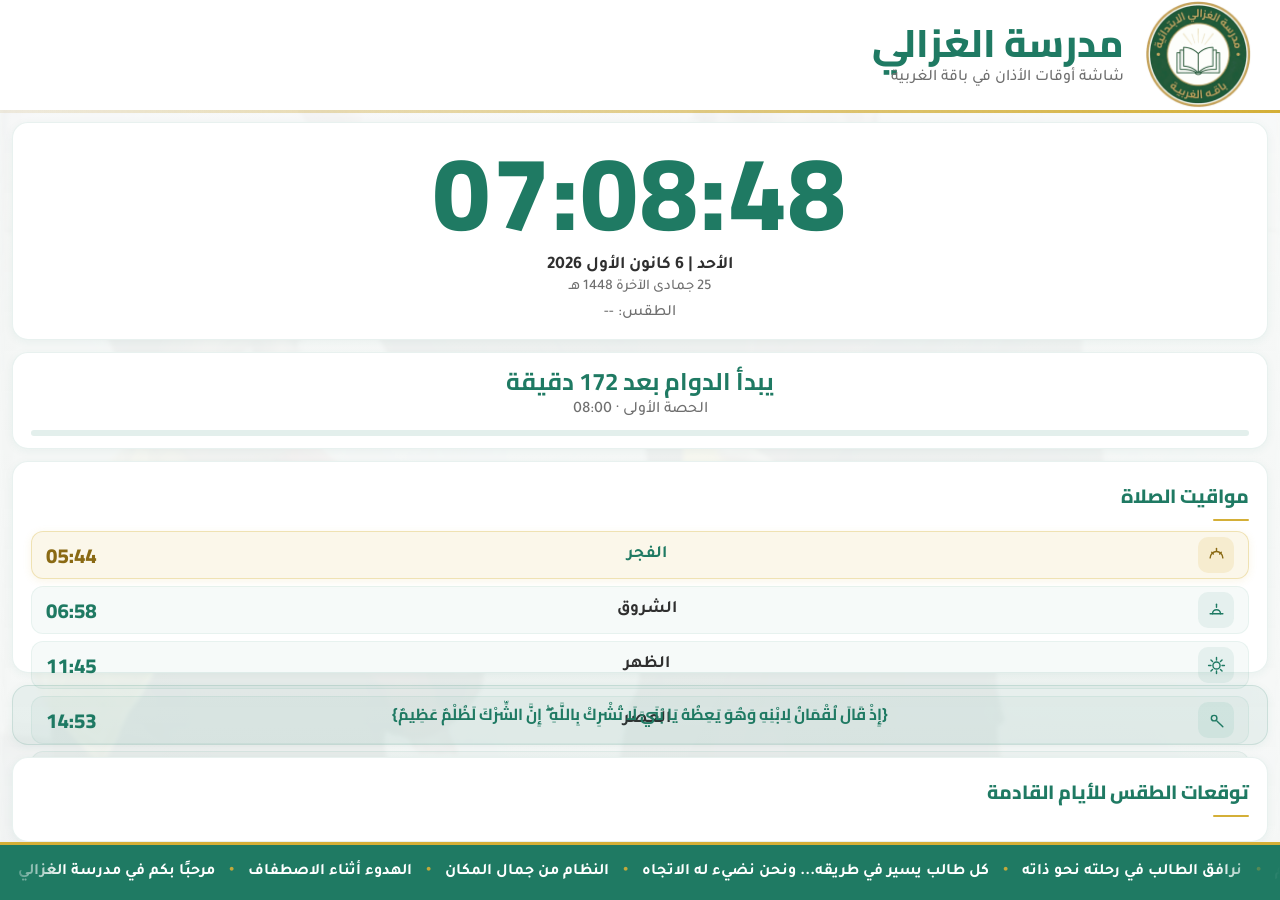
==== commit 19977233: "Add a today-board so the screen carries the school's own messages The screen's unique value is what " ====
--- a/index.html
+++ b/index.html
@@ -51,6 +51,9 @@
         </div>
       </section>
 
+      <!-- إعلانات اليوم (تظهر عند وجودها فقط) -->
+      <section id="announcementsCard" class="announcements-card hidden" aria-live="polite"></section>
+
       <!-- مواقيت الصلاة -->
       <section class="prayer-times-card" aria-labelledby="prayerTimesHeading">
         <div class="section-title-wrap">
@@ -100,7 +103,9 @@
   <script src="assets/js/schedule.js"></script>
   <script src="assets/js/weather.js"></script>
   <script src="assets/js/events.js"></script>
+  <script src="assets/js/school-feed.js"></script>
   <script src="assets/js/birthdays.js"></script>
+  <script src="assets/js/announcements.js"></script>
   <script src="assets/js/ticker.js"></script>
   <script src="assets/js/app.js"></script>
 </body>
--- a/assets/css/main.css
+++ b/assets/css/main.css
@@ -145,6 +145,7 @@
 .clock-card,
 .prayer-times-card,
 .schedule-card,
+.announcements-card,
 .quote-card,
 .forecast-card,
 .birthday-card {
@@ -229,6 +230,50 @@
   border-radius: 999px;
   background: linear-gradient(90deg, var(--brand-green), var(--brand-green-2));
   transition: width 1s linear;
+}
+
+/* ================================================================
+   بطاقة إعلانات اليوم
+   ================================================================ */
+.announcements-card {
+  padding: 13px 16px 14px;
+  border-inline-start: 4px solid var(--brand-gold);
+}
+
+.announcements-card__head {
+  display: flex;
+  align-items: center;
+  justify-content: space-between;
+  gap: 8px;
+}
+
+.announcements-card__label {
+  font-family: "Cairo", sans-serif;
+  font-size: .92rem; font-weight: 700;
+  color: var(--brand-green);
+}
+
+.announcements-card__counter {
+  font-size: .82rem; font-weight: 500;
+  color: var(--brand-muted);
+  font-variant-numeric: tabular-nums;
+}
+
+.announcements-card__text {
+  margin-top: 6px;
+  font-size: 1.28rem; font-weight: 700;
+  line-height: 1.45;
+  color: var(--brand-text);
+}
+
+.announcements-card__audience {
+  margin-top: 8px;
+  display: inline-block;
+  padding: 3px 11px;
+  border-radius: 999px;
+  background: rgba(31,122,99,.10);
+  color: var(--brand-green);
+  font-size: .86rem; font-weight: 700;
 }
 
 /* ================================================================
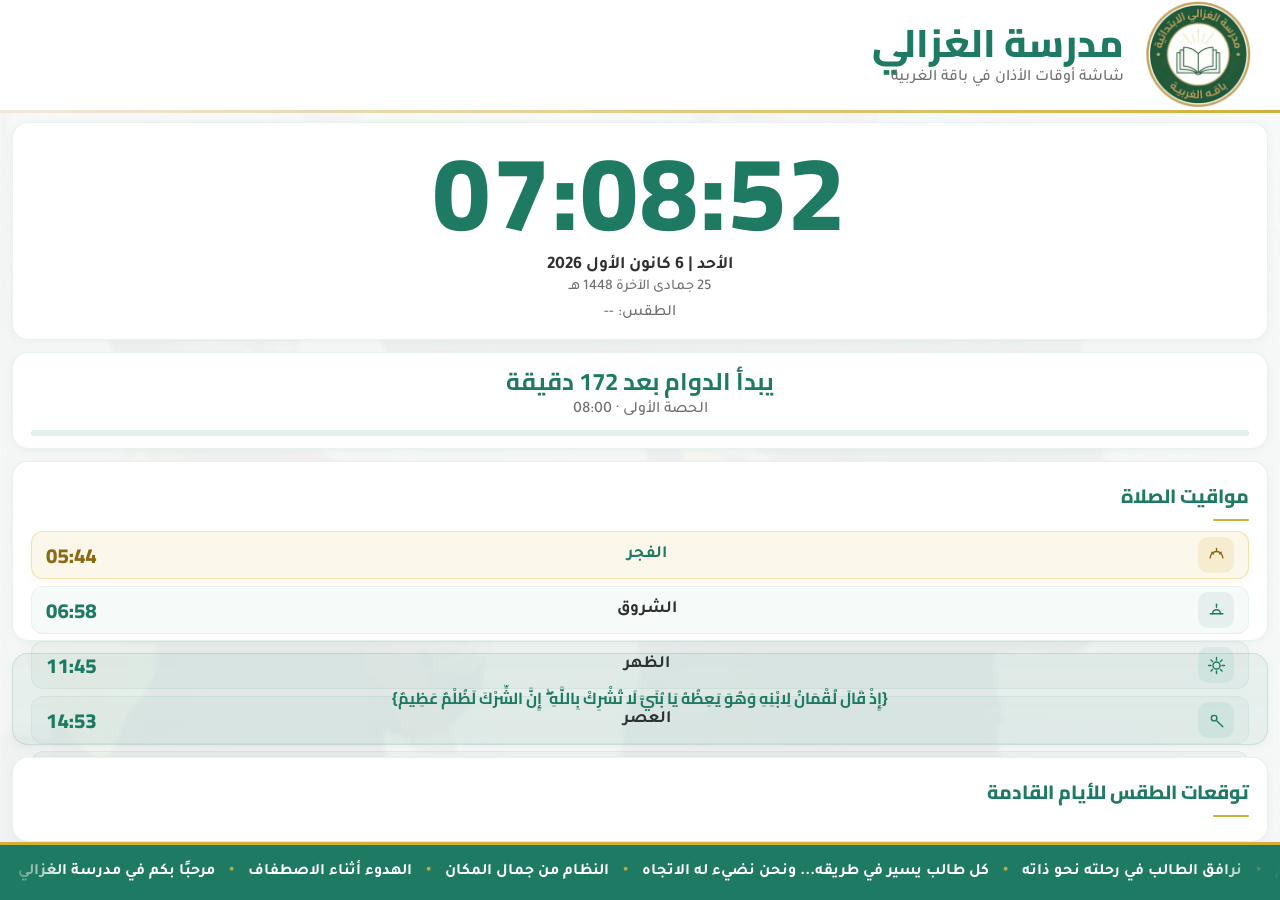
==== commit 34ade1ba: "Share the quote slot with a recognition board The birthday card already proves pupils stop for a scr" ====
--- a/index.html
+++ b/index.html
@@ -64,9 +64,12 @@
         </div>
       </section>
 
-      <!-- اقتباس تربوي متناوب -->
+      <!-- خانة متناوبة: اقتباس تربوي ولوحة تقدير -->
       <section class="quote-card" aria-live="polite">
-        <p id="rotatingQuote" class="quote-text">كل طالب يسير في طريقه... ونحن نضيء له الاتجاه</p>
+        <div id="highlightBody" class="highlight-body">
+          <p id="rotatingQuote" class="quote-text">كل طالب يسير في طريقه... ونحن نضيء له الاتجاه</p>
+          <div id="honorSlot" class="honor hidden"></div>
+        </div>
       </section>
 
       <!-- توقعات الطقس -->
@@ -106,6 +109,7 @@
   <script src="assets/js/school-feed.js"></script>
   <script src="assets/js/birthdays.js"></script>
   <script src="assets/js/announcements.js"></script>
+  <script src="assets/js/highlight.js"></script>
   <script src="assets/js/ticker.js"></script>
   <script src="assets/js/app.js"></script>
 </body>
--- a/assets/css/main.css
+++ b/assets/css/main.css
@@ -264,6 +264,15 @@
   font-size: 1.28rem; font-weight: 700;
   line-height: 1.45;
   color: var(--brand-text);
+
+  /* سطران محجوزان دائمًا: فلا يقفز التخطيط عند التناوب بين إعلان قصير وآخر
+     طويل. وثلاثة سطور سقفًا أقصى: فلا يدفع نصٌّ منفلت بقية البطاقات خارج
+     الشاشة، لأن شريط التمرير مخفي ولن يُنبّه أحدًا إلى ذلك. */
+  min-height: calc(1.45em * 2);
+  display: -webkit-box;
+  -webkit-box-orient: vertical;
+  -webkit-line-clamp: 3;
+  overflow: hidden;
 }
 
 .announcements-card__audience {
@@ -402,7 +411,51 @@
   display: flex;
   align-items: center;
   justify-content: center;
-  min-height: 60px;
+
+  /* ارتفاع محجوز يسع لوحة التقدير، فلا يقفز التخطيط عند التناوب بينها
+     وبين اقتباس من سطر واحد */
+  min-height: 92px;
+}
+
+.highlight-body {
+  width: 100%;
+  transition: opacity .45s ease;
+}
+
+.highlight-body.is-fading { opacity: 0; }
+
+/* ── لوحة التقدير داخل الخانة نفسها ── */
+.honor__head {
+  display: flex;
+  align-items: center;
+  justify-content: center;
+  gap: 7px;
+}
+
+.honor__star {
+  color: var(--brand-gold);
+  font-size: 1.05rem;
+  line-height: 1;
+}
+
+.honor__title {
+  font-family: "Cairo", sans-serif;
+  font-size: .95rem; font-weight: 700;
+  color: var(--brand-muted);
+}
+
+.honor__names {
+  margin-top: 4px;
+  font-family: "Cairo", sans-serif;
+  font-size: 1.32rem; font-weight: 800;
+  line-height: 1.3;
+  color: var(--brand-green);
+}
+
+.honor__note {
+  margin-top: 3px;
+  font-size: .88rem; font-weight: 500;
+  color: var(--brand-muted);
 }
 
 .quote-text {
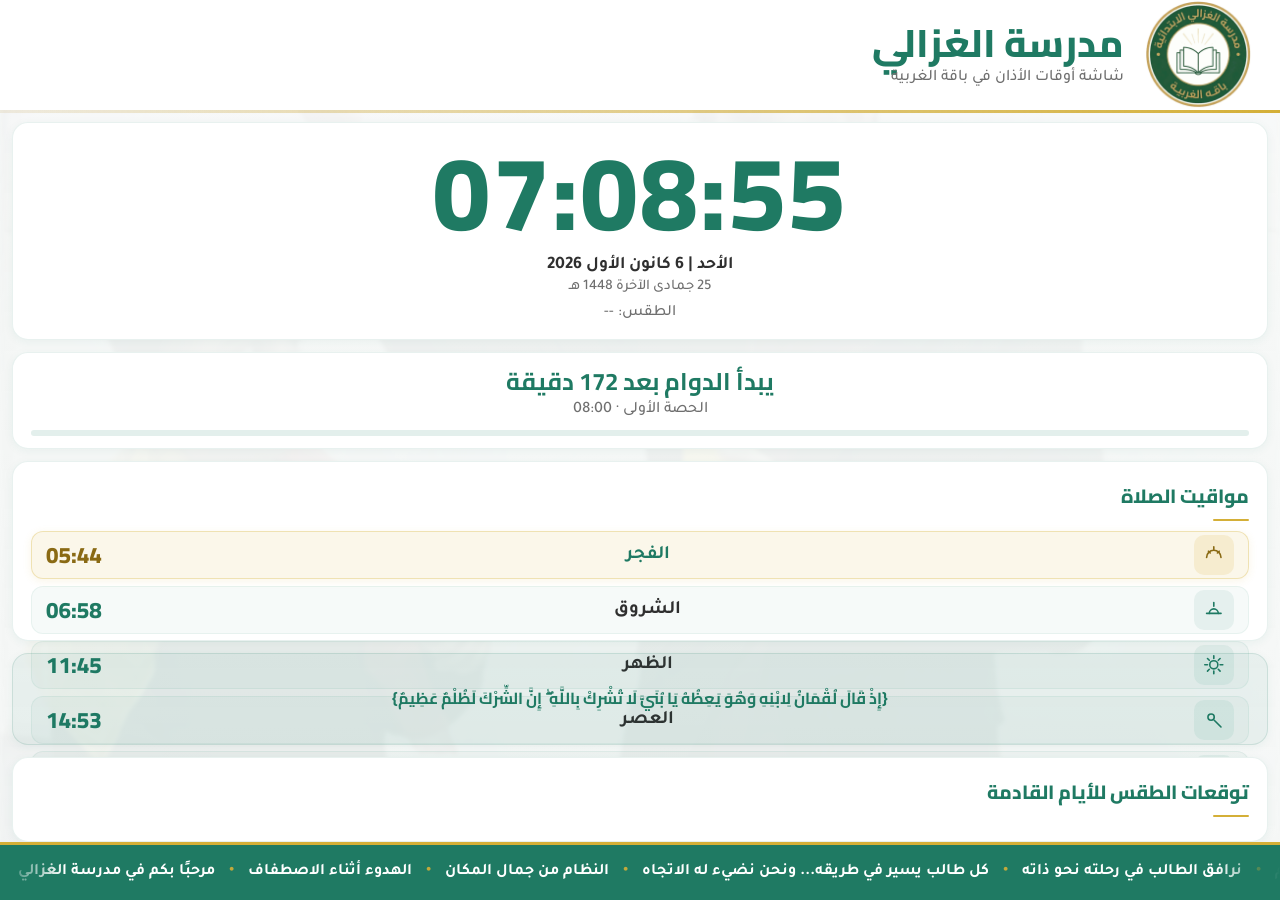
==== commit 5f9c6845: "Turn the weather reading into advice a pupil can act on "22°C | غائم جزئيًا" tells a child nothing t" ====
--- a/index.html
+++ b/index.html
@@ -40,6 +40,7 @@
         <div id="dateLine" class="date-line">الاثنين | 01-01-2026</div>
         <div id="hijriDate" class="hijri-date"></div>
         <div id="weatherNow" class="weather-now">الطقس: --°</div>
+        <div id="weatherAdvice" class="weather-advice hidden"></div>
       </section>
 
       <!-- الحصة الحالية (تظهر في أيام الدوام فقط) -->
--- a/assets/css/main.css
+++ b/assets/css/main.css
@@ -190,8 +190,19 @@
 
 .weather-now {
   margin-top: 8px;
-  font-size: .98rem; font-weight: 500;
-  color: var(--brand-muted);
+  font-size: clamp(.98rem, 1.5vh, 2.1rem); font-weight: 500;
+  color: var(--brand-muted);
+}
+
+.weather-advice {
+  margin-top: 7px;
+  display: inline-block;
+  padding: 4px 14px;
+  border-radius: 999px;
+  background: rgba(212,175,55,.16);
+  color: var(--brand-green);
+  font-size: clamp(.95rem, 1.5vh, 2.1rem);
+  font-weight: 700;
 }
 
 /* ================================================================
@@ -304,7 +315,7 @@
 .section-title {
   margin: 0;
   font-family: "Cairo", sans-serif;
-  font-size: 1.2rem; font-weight: 800;
+  font-size: clamp(1.2rem, 1.8vh, 2.6rem); font-weight: 800;
   color: var(--brand-green);
 }
 
@@ -348,7 +359,11 @@
   background: rgba(31,122,99,.04);
   border: 1px solid rgba(31,122,99,.07);
   min-height: 48px;
-  max-height: 82px;
+
+  /* سقف نسبي لا ثابت: 82px كان يترك 420 بكسل فراغًا على شاشة المدخل،
+     لأن القائمة تعطي الصفوف مساحة لا تستطيع ملأها. الحد الأدنى يبقي
+     السلوك كما هو على نافذة متصفح عادية. */
+  max-height: clamp(82px, 9vh, 260px);
   transition: background .25s, border-color .25s, box-shadow .25s;
 }
 
@@ -359,7 +374,8 @@
 }
 
 .prayer-row__icon {
-  width: 36px; height: 36px;
+  width: clamp(36px, 4.5vh, 110px);
+  height: clamp(36px, 4.5vh, 110px);
   border-radius: 10px;
   background: rgba(31,122,99,.08);
   display: grid; place-items: center;
@@ -373,12 +389,13 @@
 }
 
 .prayer-row__icon svg {
-  width: 19px; height: 19px;
+  width: clamp(19px, 2.4vh, 58px);
+  height: clamp(19px, 2.4vh, 58px);
   stroke: currentColor;
 }
 
 .prayer-row__name {
-  font-size: 1.08rem; font-weight: 600;
+  font-size: clamp(1.08rem, 2.1vh, 3.4rem); font-weight: 600;
   color: var(--brand-text);
 }
 
@@ -389,7 +406,7 @@
 
 .prayer-row__time {
   font-family: "Cairo", sans-serif;
-  font-size: 1.28rem; font-weight: 800;
+  font-size: clamp(1.28rem, 2.5vh, 4rem); font-weight: 800;
   color: var(--brand-green);
   direction: ltr;
   text-rendering: geometricPrecision;
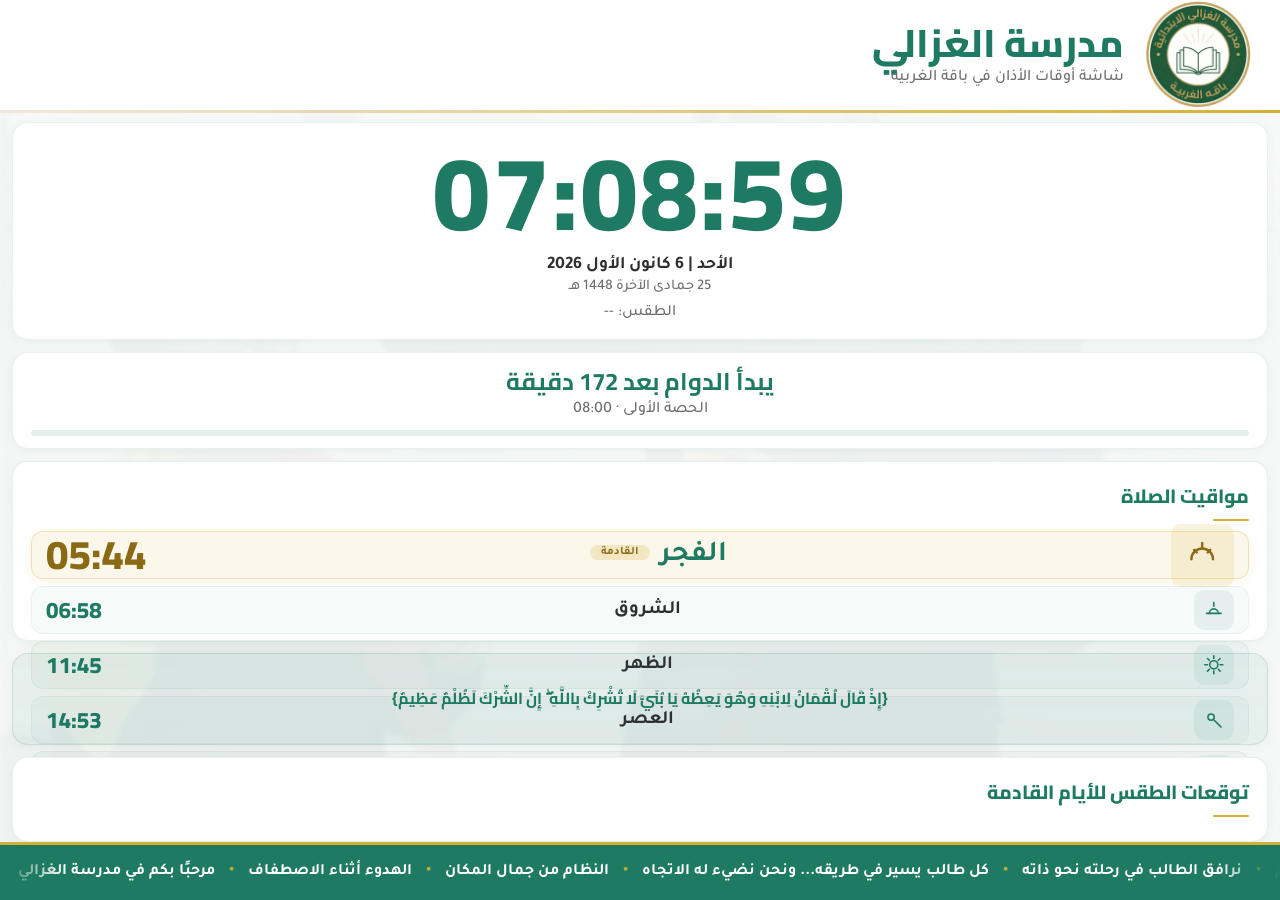
==== commit 8b33dc43: "Lift the birthday card out of the dead zone and rank the prayer rows Two placement fixes on a screen" ====
--- a/index.html
+++ b/index.html
@@ -55,6 +55,9 @@
       <!-- إعلانات اليوم (تظهر عند وجودها فقط) -->
       <section id="announcementsCard" class="announcements-card hidden" aria-live="polite"></section>
 
+      <!-- تهنئة الميلاد: أعلى الشاشة لا قاعها — هي أكثر ما يتوقف عنده الطلاب -->
+      <aside id="birthdayCard" class="birthday-card hidden" aria-live="polite"></aside>
+
       <!-- مواقيت الصلاة -->
       <section class="prayer-times-card" aria-labelledby="prayerTimesHeading">
         <div class="section-title-wrap">
@@ -82,9 +85,6 @@
           <!-- يتم تعبئته من JS -->
         </div>
       </section>
-
-      <!-- تهنئة الميلاد (تظهر عند وجودها فقط) -->
-      <aside id="birthdayCard" class="birthday-card hidden" aria-live="polite"></aside>
 
     </main>
 
--- a/assets/css/main.css
+++ b/assets/css/main.css
@@ -417,6 +417,43 @@
   color: #8A6A14;
 }
 
+/* ── تدرّج: الصلاة القادمة تُلتقط بنظرة، والباقي مرجع ── */
+.prayer-row.is-next {
+  flex: 2.2;
+  max-height: clamp(120px, 20vh, 400px);
+}
+
+.prayer-row.is-next .prayer-row__icon {
+  width: clamp(48px, 7vh, 170px);
+  height: clamp(48px, 7vh, 170px);
+}
+
+.prayer-row.is-next .prayer-row__icon svg {
+  width: clamp(26px, 3.6vh, 88px);
+  height: clamp(26px, 3.6vh, 88px);
+}
+
+.prayer-row.is-next .prayer-row__name {
+  font-size: clamp(1.4rem, 3.2vh, 5rem);
+}
+
+.prayer-row.is-next .prayer-row__time {
+  font-size: clamp(1.8rem, 4.5vh, 7rem);
+}
+
+.prayer-row__badge {
+  margin-inline-start: 10px;
+  padding: 2px 11px;
+  border-radius: 999px;
+  background: rgba(212,175,55,.22);
+  color: #8A6A14;
+  font-family: "Tajawal", sans-serif;
+  font-size: clamp(.72rem, 1.1vh, 1.6rem);
+  font-weight: 700;
+  vertical-align: middle;
+  white-space: nowrap;
+}
+
 /* ================================================================
    بطاقة الاقتباس التربوي
    ================================================================ */
